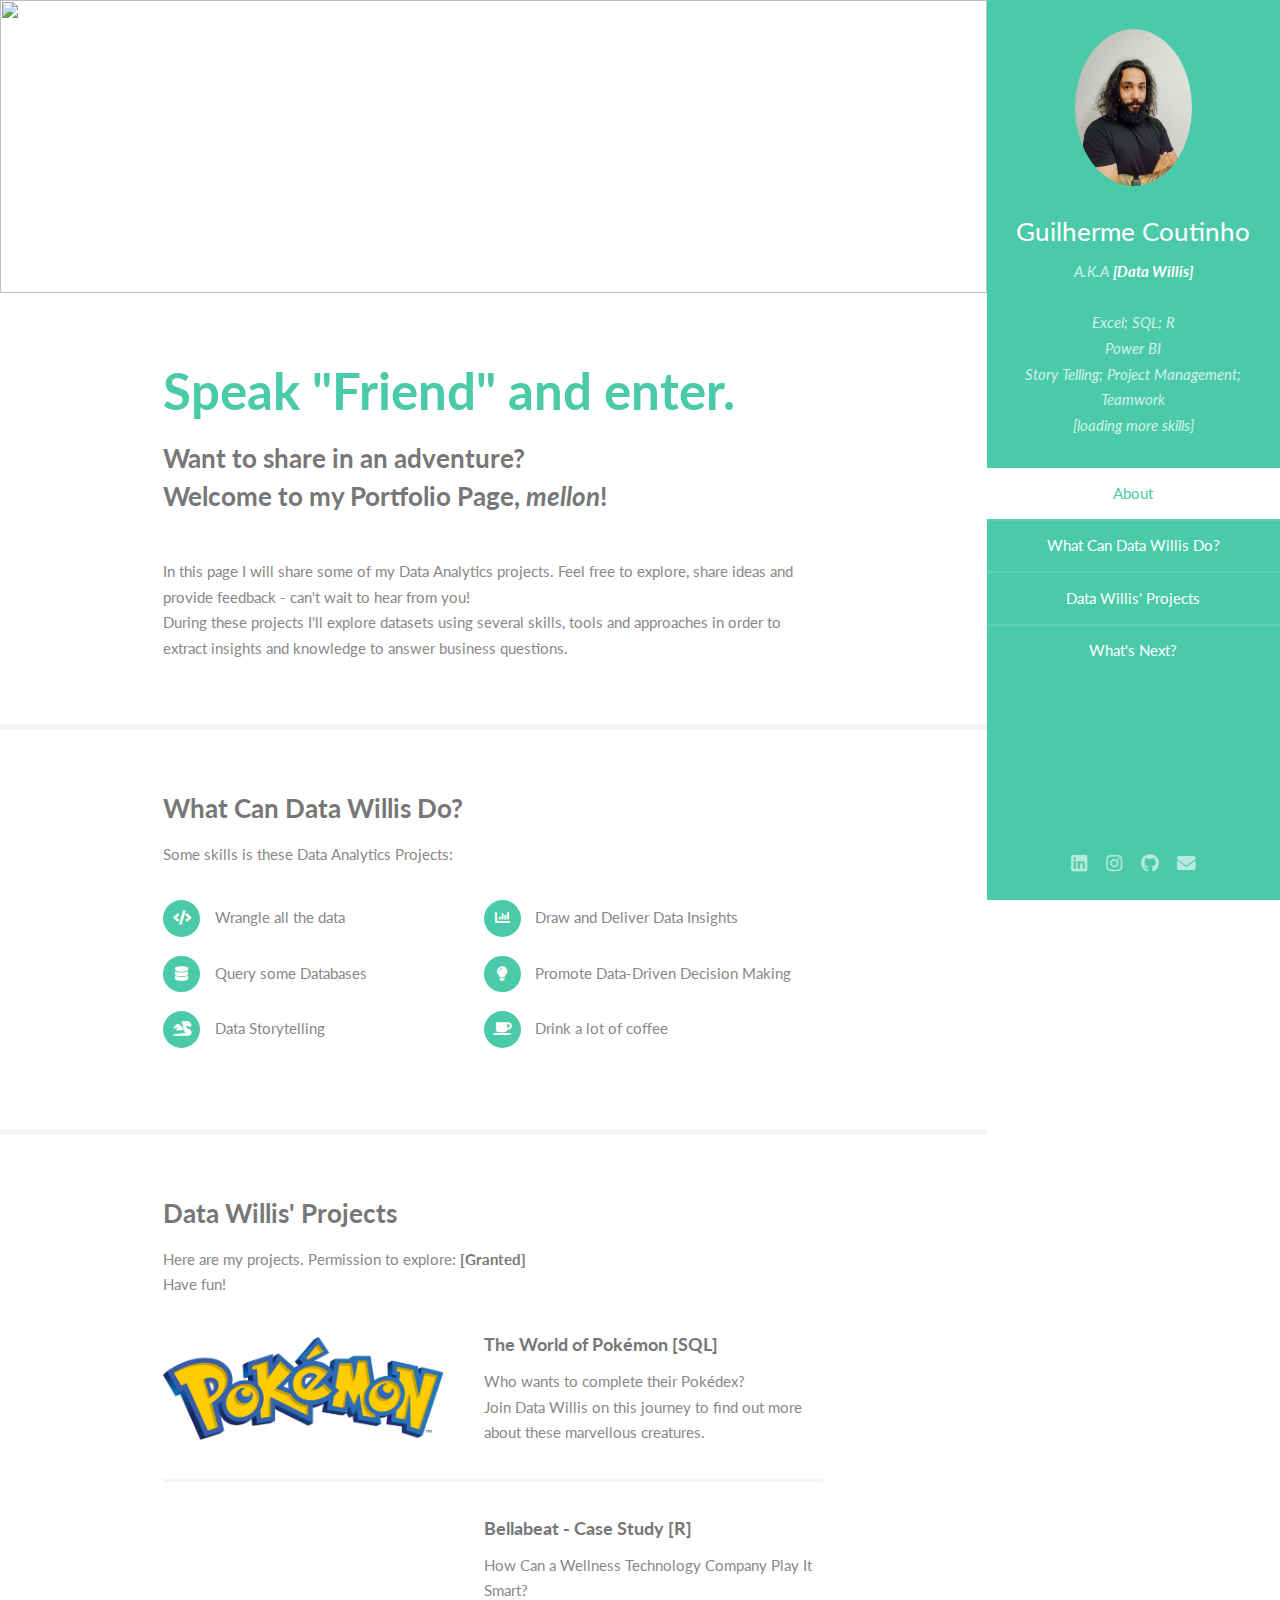
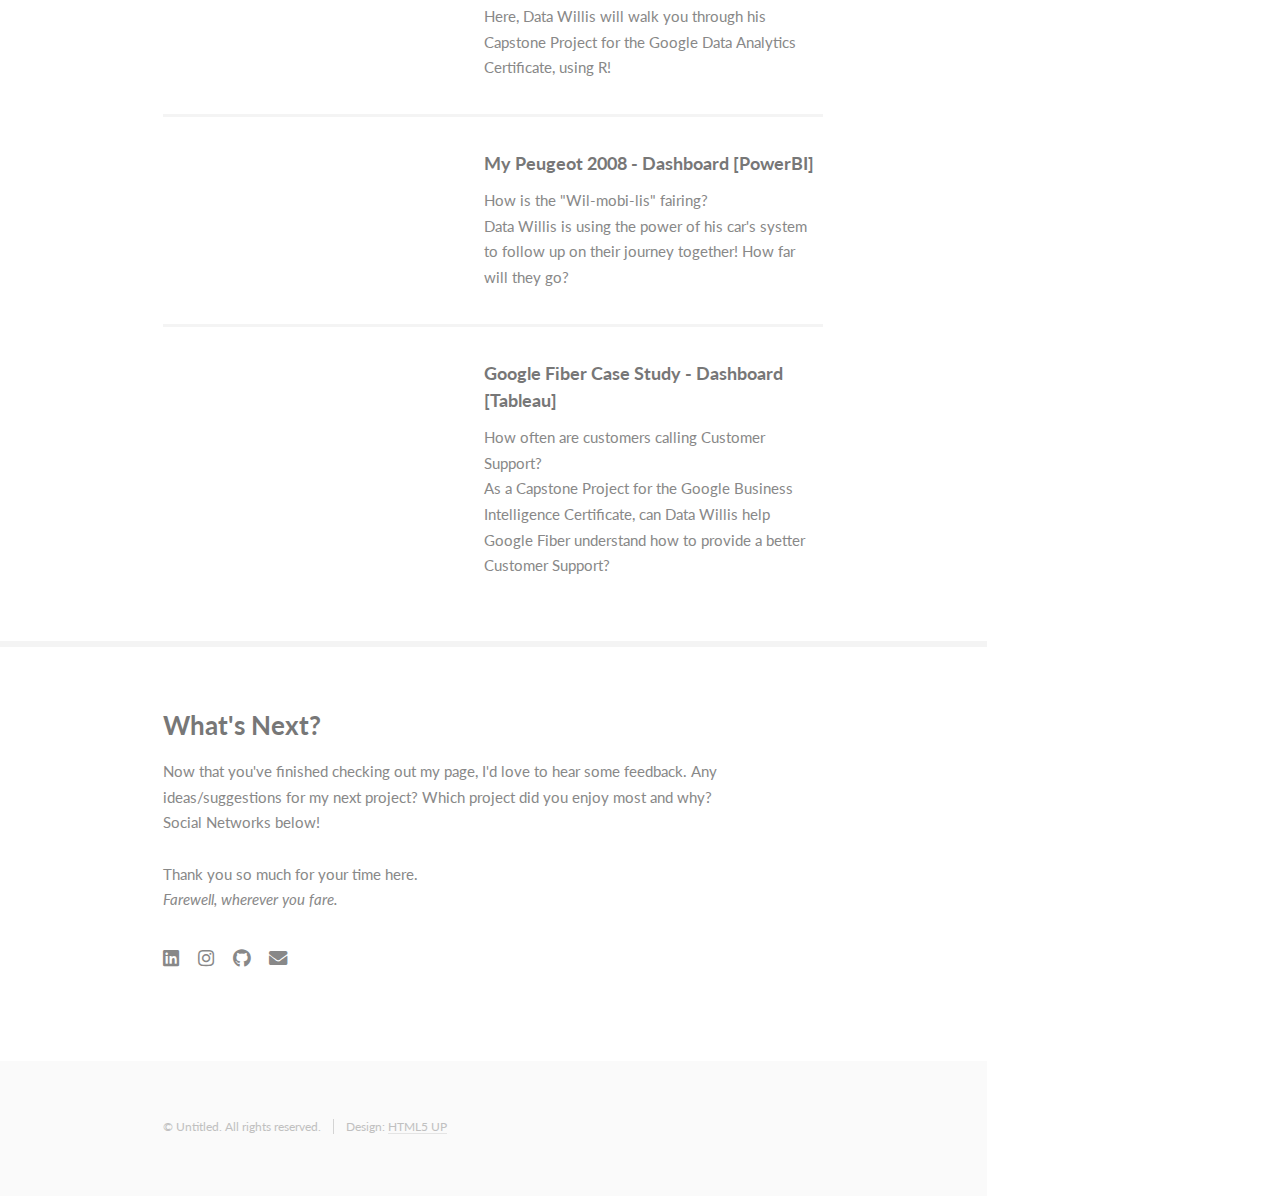
==== index.html @ 53d65ce1 "Update index.html" ====
<!DOCTYPE HTML>
<!--
	Read Only by HTML5 UP
	html5up.net | @ajlkn
	Free for personal and commercial use under the CCA 3.0 license (html5up.net/license)
-->
<html>
	<head>
		<title>Data Willis' Portfolio </title>
		<meta charset="utf-8" />
		<meta name="viewport" content="width=device-width, initial-scale=1, user-scalable=no" />
		<link rel="stylesheet" href="assets/css/main.css" />
	</head>
	<body class="is-preload">

		<!-- Header -->
			<section id="header">
				<header>
					<span class="image avatar"><img src="images/profilepic.jpg" alt="" /></span>
					<h1 id="logo"><a href="#">Guilherme Coutinho</a></h1>
					<p>A.K.A   <strong>[Data Willis]</strong><br><br />
					 Excel; SQL;  R <br/>  
						Power BI <br/>
                                         Story Telling; Project Management; Teamwork<br>
						<small>[loading more skills]</small></p>
				</header>
				<nav id="nav">
					<ul>
						<li><a href="#one" class="active">About</a></li>
						<li><a href="#two">What Can Data Willis Do?</a></li>
						<li><a href="#three">Data Willis' Projects</a></li>
						<li><a href="#four">What's Next?</a></li> 
						<!-- <li><a href="#five">Contact</a></li>-->
					</ul>
				</nav>
				<footer>
					<ul class="icons">
						<li><a href="https://www.linkedin.com/in/gui-coutinho/" class="icon brands fa-linkedin"><span class="label">LinkedIn</span></a></li>
						<li><a href="https://www.instagram.com/niri_is_back/" class="icon brands fa-instagram"><span class="label">Instagram</span></a></li>
						<li><a href="https://github.com/gucou1" class="icon brands fa-github"><span class="label">Github</span></a></li>
						<li><a href="#" class="icon solid fa-envelope"><span class="label">Email</span></a></li>
					</ul>
				</footer>
			</section>

		<!-- Wrapper -->
			<div id="wrapper">

				<!-- Main -->
					<div id="main">

						<!-- One -->
							<section id="one">
								<div class="image main" data-position="center">
									<img src="images/caminho.jpg" alt="" />
								</div>
								<div class="container">
									<header class="major">
										<h2>Speak "Friend" and enter.</h2>
										<p>Want to share in an adventure?<br />
										Welcome to my Portfolio Page, <i>mellon</i>!</p>
									</header>
									<p>In this page I will share some of my Data Analytics projects. Feel free to explore, share ideas and provide feedback - can't wait to hear from you!<br />
									During these projects I'll explore datasets using several skills, tools and approaches in order to extract insights and knowledge to answer business questions.</p>
								</div>
							</section>
				
						<!-- Two -->
							<section id="two">
								<div class="container">
									<h3>What Can Data Willis Do?</h3>
									<p>Some skills is these Data Analytics Projects: </p>
									<ul class="feature-icons">
										<li class="icon solid fa-code">Wrangle all the data</li>
										<li class="icon solid fa-chart-bar">Draw and Deliver Data Insights</li>
										<li class="icon solid fa-database">Query some Databases </li>
										<li class="icon solid fa-lightbulb">Promote Data-Driven Decision Making</li>
                                                                                <li class="icon solid fa-dragon"> Data Storytelling </li>
										<li class="icon solid fa-coffee">Drink a lot of coffee</li>
										
									</ul>
								</div>
							</section>

						<!-- Three -->
							<section id="three">
								<div class="container">
									<h3><a href="sqlprojects/index.html">Data Willis' Projects </h3> </a>
									<p>Here are my projects. Permission to explore: <b> [Granted] </b> <br>
									Have fun!</p>
									<div class="features">
										
										<!-- The World of Pokemon -->
										<article>
											<a href="https://github.com/gucou1/The-World-of-Pokemon-SQL-/tree/main/The%20World%20of%20Pok%C3%A9mon" target="_blank" rel="noopener noreferrer" class="image"><img src="images/pokemon.png" alt="" /></a>
											<div class="inner">
												<h4><a href="https://github.com/gucou1/my_portfolio/tree/main/The%20World%20of%20Pokémon" target="_blank" rel="noopener noreferrer">The World of Pokémon [SQL]</h4></a>
												<p>Who wants to complete their Pokédex? <br>
												Join Data Willis on this journey to find out more about these marvellous creatures.</p>
											</div>
										</article>
										
										<!-- Bellabeat - Case Study -->
										<article>
											<a href="https://gucou1.github.io/Bellabeat-Case-Study/" target="_blank" rel="noopener noreferrer" class="image"><img src="https://github.com/gucou1/Bellabeat-Case-Study/blob/main/bellabeat_logo_2.png?raw=true" alt="" /></a>
											<div class="inner">
												<h4><a href="https://gucou1.github.io/Bellabeat-Case-Study/" target="_blank" rel="noopener noreferrer">Bellabeat - Case Study [R]</h4></a>
												<p>How Can a Wellness Technology Company Play It Smart? <br>
												Here, Data Willis will walk you through his Capstone Project for the Google Data Analytics Certificate, using R!</p>
											</div>
										</article>
										
										<!-- MyPeugeot2008 -->
										<article>
											<a href="https://github.com/gucou1/MyPeugeot2008.git" target="_blank" rel="noopener noreferrer" class="image"><img src="https://github.com/gucou1/MyPeugeot2008/blob/44750a7ce55bece6492fdfccf8fee82402681bd1/Peugeot_background.jpg?raw=true" alt="" /></a>
											<div class="inner">
												<h4><a href="https://github.com/gucou1/MyPeugeot2008.git" target="_blank" rel="noopener noreferrer">My Peugeot 2008 - Dashboard [PowerBI] </h4></a>
												<p>How is the "Wil-mobi-lis" fairing? <br>
												Data Willis is using the power of his car's system to follow up on their journey together! How far will they go?</p>
											</div>
										</article>
										
										<!-- Google Fiber - Case Study -->
										<article>
											<a href="https://github.com/gucou1/Google-Fiber-Case-Study.git" target="_blank" rel="noopener noreferrer" class="image"><img src="https://raw.githubusercontent.com/gucou1/Google-Fiber-Case-Study/main/Files/google-fiber3713.jpg?raw=true" alt="" /></a>
											<div class="inner">
												<h4><a href="https://github.com/gucou1/Google-Fiber-Case-Study.git" target="_blank" rel="noopener noreferrer">Google Fiber Case Study - Dashboard [Tableau] </h4></a>
												<p>How often are customers calling Customer Support? <br>
												As a Capstone Project for the Google Business Intelligence Certificate, can Data Willis help Google Fiber understand how to provide a better Customer Support? </p>
											</div>
										</article>
									</div>
								
							</section> 
							
							
						<!-- Four -->
							<section id="four">
								<div class="container">
									<h3>What's Next?</h3>
									<p>Now that you've finished checking out my page, I'd love to hear some feedback. Any ideas/suggestions for my next project? Which project did you enjoy most and why? <br>
									Social Networks below!<br>
									<br>
									Thank you so much for your time here.<br>
									<em><i>Farewell, wherever you fare.</i></em></p>
									<ul class="icons">
										<li><a href="https://www.linkedin.com/in/gui-coutinho/" class="icon brands fa-linkedin"><span class="label">LinkedIn</span></a></li>
										<li><a href="https://www.instagram.com/niri_is_back/" class="icon brands fa-instagram"><span class="label">Instagram</span></a></li>
										<li><a href="https://github.com/gucou1" class="icon brands fa-github"><span class="label">Github</span></a></li>
										<li><a href="#" class= "icon solid fa-envelope"> <span class="label">Email</span></a></li>
									</ul>
								</div>
							</section> <br>

						<!-- Five -->
						<!--
							<section id="five">
								<div class="container">
									<h3>Elements</h3>

									<section>
										<h4>Text</h4>
										<p>This is <b>bold</b> and this is <strong>strong</strong>. This is <i>italic</i> and this is <em>emphasized</em>.
										This is <sup>superscript</sup> text and this is <sub>subscript</sub> text.
										This is <u>underlined</u> and this is code: <code>for (;;) { ... }</code>. Finally, <a href="#">this is a link</a>.</p>
										<hr />
										<header>
											<h4>Heading with a Subtitle</h4>
											<p>Lorem ipsum dolor sit amet nullam id egestas urna aliquam</p>
										</header>
										<p>Nunc lacinia ante nunc ac lobortis. Interdum adipiscing gravida odio porttitor sem non mi integer non faucibus ornare mi ut ante amet placerat aliquet. Volutpat eu sed ante lacinia sapien lorem accumsan varius montes viverra nibh in adipiscing blandit tempus accumsan.</p>
										<header>
											<h5>Heading with a Subtitle</h5>
											<p>Lorem ipsum dolor sit amet nullam id egestas urna aliquam</p>
										</header>
										<p>Nunc lacinia ante nunc ac lobortis. Interdum adipiscing gravida odio porttitor sem non mi integer non faucibus ornare mi ut ante amet placerat aliquet. Volutpat eu sed ante lacinia sapien lorem accumsan varius montes viverra nibh in adipiscing blandit tempus accumsan.</p>
										<hr />
										<h2>Heading Level 2</h2>
										<h3>Heading Level 3</h3>
										<h4>Heading Level 4</h4>
										<h5>Heading Level 5</h5>
										<h6>Heading Level 6</h6>
										<hr />
										<h5>Blockquote</h5>
										<blockquote>Fringilla nisl. Donec accumsan interdum nisi, quis tincidunt felis sagittis eget tempus euismod. Vestibulum ante ipsum primis in faucibus vestibulum. Blandit adipiscing eu felis iaculis volutpat ac adipiscing accumsan faucibus. Vestibulum ante ipsum primis in faucibus lorem ipsum dolor sit amet nullam adipiscing eu felis.</blockquote>
										<h5>Preformatted</h5>
										<pre><code>i = 0;

while (!deck.isInOrder()) {
    print 'Iteration ' + i;
    deck.shuffle();
    i++;
}

print 'It took ' + i + ' iterations to sort the deck.';</code></pre>
									</section>

									<section>
										<h4>Lists</h4>
										<div class="row">
											<div class="col-6 col-12-xsmall">
												<h5>Unordered</h5>
												<ul>
													<li>Dolor pulvinar etiam magna etiam.</li>
													<li>Sagittis adipiscing lorem eleifend.</li>
													<li>Felis enim feugiat dolore viverra.</li>
												</ul>
												<h5>Alternate</h5>
												<ul class="alt">
													<li>Dolor pulvinar etiam magna etiam.</li>
													<li>Sagittis adipiscing lorem eleifend.</li>
													<li>Felis enim feugiat dolore viverra.</li>
												</ul>
											</div>
											<div class="col-6 col-12-xsmall">
												<h5>Ordered</h5>
												<ol>
													<li>Dolor pulvinar etiam magna etiam.</li>
													<li>Etiam vel felis at lorem sed viverra.</li>
													<li>Felis enim feugiat dolore viverra.</li>
													<li>Dolor pulvinar etiam magna etiam.</li>
													<li>Etiam vel felis at lorem sed viverra.</li>
													<li>Felis enim feugiat dolore viverra.</li>
												</ol>
												<h5>Icons</h5>
												<ul class="icons">
													<li><a href="#" class="icon brands fa-twitter"><span class="label">Twitter</span></a></li>
													<li><a href="#" class="icon brands fa-facebook-f"><span class="label">Facebook</span></a></li>
													<li><a href="#" class="icon brands fa-instagram"><span class="label">Instagram</span></a></li>
													<li><a href="#" class="icon brands fa-github"><span class="label">Github</span></a></li>
													<li><a href="#" class="icon brands fa-dribbble"><span class="label">Dribbble</span></a></li>
													<li><a href="#" class="icon brands fa-tumblr"><span class="label">Tumblr</span></a></li>
												</ul>
											</div>
										</div>
										<h5>Actions</h5>
										<ul class="actions">
											<li><a href="#" class="button primary">Default</a></li>
											<li><a href="#" class="button">Default</a></li>
											<li><a href="#" class="button alt">Default</a></li>
										</ul>
										<ul class="actions small">
											<li><a href="#" class="button primary small">Small</a></li>
											<li><a href="#" class="button small">Small</a></li>
											<li><a href="#" class="button alt small">Small</a></li>
										</ul>
										<div class="row">
											<div class="col-3 col-6-medium col-12-xsmall">
												<ul class="actions stacked">
													<li><a href="#" class="button primary">Default</a></li>
													<li><a href="#" class="button">Default</a></li>
													<li><a href="#" class="button alt">Default</a></li>
												</ul>
											</div>
											<div class="col-3 col-6 col-12-xsmall">
												<ul class="actions stacked">
													<li><a href="#" class="button primary small">Small</a></li>
													<li><a href="#" class="button small">Small</a></li>
													<li><a href="#" class="button alt small">Small</a></li>
												</ul>
											</div>
											<div class="col-3 col-6-medium col-12-xsmall">
												<ul class="actions stacked">
													<li><a href="#" class="button primary fit">Default</a></li>
													<li><a href="#" class="button fit">Default</a></li>
													<li><a href="#" class="button alt fit">Default</a></li>
												</ul>
											</div>
											<div class="col-3 col-6-medium col-12-xsmall">
												<ul class="actions stacked">
													<li><a href="#" class="button primary small fit">Small</a></li>
													<li><a href="#" class="button small fit">Small</a></li>
													<li><a href="#" class="button alt small fit">Small</a></li>
												</ul>
											</div>
										</div>
									</section>

									<section>
										<h4>Table</h4>
										<h5>Default</h5>
										<div class="table-wrapper">
											<table>
												<thead>
													<tr>
														<th>Name</th>
														<th>Description</th>
														<th>Price</th>
													</tr>
												</thead>
												<tbody>
													<tr>
														<td>Item One</td>
														<td>Ante turpis integer aliquet porttitor.</td>
														<td>29.99</td>
													</tr>
													<tr>
														<td>Item Two</td>
														<td>Vis ac commodo adipiscing arcu aliquet.</td>
														<td>19.99</td>
													</tr>
													<tr>
														<td>Item Three</td>
														<td> Morbi faucibus arcu accumsan lorem.</td>
														<td>29.99</td>
													</tr>
													<tr>
														<td>Item Four</td>
														<td>Vitae integer tempus condimentum.</td>
														<td>19.99</td>
													</tr>
													<tr>
														<td>Item Five</td>
														<td>Ante turpis integer aliquet porttitor.</td>
														<td>29.99</td>
													</tr>
												</tbody>
												<tfoot>
													<tr>
														<td colspan="2"></td>
														<td>100.00</td>
													</tr>
												</tfoot>
											</table>
										</div>

										<h5>Alternate</h5>
										<div class="table-wrapper">
											<table class="alt">
												<thead>
													<tr>
														<th>Name</th>
														<th>Description</th>
														<th>Price</th>
													</tr>
												</thead>
												<tbody>
													<tr>
														<td>Item One</td>
														<td>Ante turpis integer aliquet porttitor.</td>
														<td>29.99</td>
													</tr>
													<tr>
														<td>Item Two</td>
														<td>Vis ac commodo adipiscing arcu aliquet.</td>
														<td>19.99</td>
													</tr>
													<tr>
														<td>Item Three</td>
														<td> Morbi faucibus arcu accumsan lorem.</td>
														<td>29.99</td>
													</tr>
													<tr>
														<td>Item Four</td>
														<td>Vitae integer tempus condimentum.</td>
														<td>19.99</td>
													</tr>
													<tr>
														<td>Item Five</td>
														<td>Ante turpis integer aliquet porttitor.</td>
														<td>29.99</td>
													</tr>
												</tbody>
												<tfoot>
													<tr>
														<td colspan="2"></td>
														<td>100.00</td>
													</tr>
												</tfoot>
											</table>
										</div>
									</section>

									<section>
										<h4>Buttons</h4>
										<ul class="actions">
											<li><a href="#" class="button primary">Primary</a></li>
											<li><a href="#" class="button">Default</a></li>
											<li><a href="#" class="button alt">Alternate</a></li>
										</ul>
										<ul class="actions">
											<li><a href="#" class="button primary large">Large</a></li>
											<li><a href="#" class="button">Default</a></li>
											<li><a href="#" class="button alt small">Small</a></li>
										</ul>
										<ul class="actions fit">
											<li><a href="#" class="button primary fit">Fit</a></li>
											<li><a href="#" class="button fit">Fit</a></li>
											<li><a href="#" class="button alt fit">Fit</a></li>
										</ul>
										<ul class="actions fit small">
											<li><a href="#" class="button primary fit small">Fit + Small</a></li>
											<li><a href="#" class="button fit small">Fit + Small</a></li>
											<li><a href="#" class="button alt fit small">Fit + Small</a></li>
										</ul>
										<ul class="actions">
											<li><a href="#" class="button primary icon solid fa-download">Icon</a></li>
											<li><a href="#" class="button icon solid fa-download">Icon</a></li>
											<li><a href="#" class="button alt icon solid fa-check">Icon</a></li>
										</ul>
										<ul class="actions">
											<li><span class="button primary disabled">Primary</span></li>
											<li><span class="button disabled">Default</span></li>
											<li><span class="button alt disabled">Alternate</span></li>
										</ul>
									</section>

									<section>
										<h4>Form</h4>
										<form method="post" action="#">
											<div class="row gtr-uniform">
												<div class="col-6 col-12-xsmall">
													<input type="text" name="demo-name" id="demo-name" value="" placeholder="Name" />
												</div>
												<div class="col-6 col-12-xsmall">
													<input type="email" name="demo-email" id="demo-email" value="" placeholder="Email" />
												</div>
												<div class="col-12">
													<select name="demo-category" id="demo-category">
														<option value="">- Category -</option>
														<option value="1">Manufacturing</option>
														<option value="1">Shipping</option>
														<option value="1">Administration</option>
														<option value="1">Human Resources</option>
													</select>
												</div>
												<div class="col-4 col-12-medium">
													<input type="radio" id="demo-priority-low" name="demo-priority" checked>
													<label for="demo-priority-low">Low Priority</label>
												</div>
												<div class="col-4 col-12-medium">
													<input type="radio" id="demo-priority-normal" name="demo-priority">
													<label for="demo-priority-normal">Normal Priority</label>
												</div>
												<div class="col-4 col-12-medium">
													<input type="radio" id="demo-priority-high" name="demo-priority">
													<label for="demo-priority-high">High Priority</label>
												</div>
												<div class="col-6 col-12-medium">
													<input type="checkbox" id="demo-copy" name="demo-copy">
													<label for="demo-copy">Email me a copy of this message</label>
												</div>
												<div class="col-6 col-12-medium">
													<input type="checkbox" id="demo-human" name="demo-human" checked>
													<label for="demo-human">I am a human and not a robot</label>
												</div>
												<div class="col-12">
													<textarea name="demo-message" id="demo-message" placeholder="Enter your message" rows="6"></textarea>
												</div>
												<div class="col-12">
													<ul class="actions">
														<li><input type="submit" value="Send Message" /></li>
														<li><input type="reset" value="Reset" class="alt" /></li>
													</ul>
												</div>
											</div>
										</form>
									</section>

									<section>
										<h4>Image</h4>
										<h5>Fit</h5>
										<span class="image fit"><img src="images/banner.jpg" alt="" /></span>
										<div class="box alt">
											<div class="row gtr-50 gtr-uniform">
												<div class="col-4"><span class="image fit"><img src="images/pic01.jpg" alt="" /></span></div>
												<div class="col-4"><span class="image fit"><img src="images/pic02.jpg" alt="" /></span></div>
												<div class="col-4"><span class="image fit"><img src="images/pic03.jpg" alt="" /></span></div>
												<div class="col-4"><span class="image fit"><img src="images/pic02.jpg" alt="" /></span></div>
												<div class="col-4"><span class="image fit"><img src="images/pic03.jpg" alt="" /></span></div>
												<div class="col-4"><span class="image fit"><img src="images/pic01.jpg" alt="" /></span></div>
												<div class="col-4"><span class="image fit"><img src="images/pic03.jpg" alt="" /></span></div>
												<div class="col-4"><span class="image fit"><img src="images/pic01.jpg" alt="" /></span></div>
												<div class="col-4"><span class="image fit"><img src="images/pic02.jpg" alt="" /></span></div>
											</div>
										</div>
										<h5>Left &amp; Right</h5>
										<p><span class="image left"><img src="images/avatar.jpg" alt="" /></span>Fringilla nisl. Donec accumsan interdum nisi, quis tincidunt felis sagittis eget. tempus euismod. Vestibulum ante ipsum primis in faucibus vestibulum. Blandit adipiscing eu felis iaculis volutpat ac adipiscing accumsan eu faucibus. Integer ac pellentesque praesent tincidunt felis sagittis eget. tempus euismod. Vestibulum ante ipsum primis in faucibus vestibulum. Blandit adipiscing eu felis iaculis volutpat ac adipiscing accumsan eu faucibus. Integer ac pellentesque praesent. Donec accumsan interdum nisi, quis tincidunt felis sagittis eget. tempus euismod. Vestibulum ante ipsum primis in faucibus vestibulum. Blandit adipiscing eu felis iaculis volutpat ac adipiscing accumsan eu faucibus. Integer ac pellentesque praesent tincidunt felis sagittis eget. tempus euismod. Vestibulum ante ipsum primis in faucibus vestibulum. Blandit adipiscing eu felis iaculis volutpat ac adipiscing accumsan eu faucibus. Integer ac pellentesque praesent.</p>
										<p><span class="image right"><img src="images/avatar.jpg" alt="" /></span>Fringilla nisl. Donec accumsan interdum nisi, quis tincidunt felis sagittis eget. tempus euismod. Vestibulum ante ipsum primis in faucibus vestibulum. Blandit adipiscing eu felis iaculis volutpat ac adipiscing accumsan eu faucibus. Integer ac pellentesque praesent tincidunt felis sagittis eget. tempus euismod. Vestibulum ante ipsum primis in faucibus vestibulum. Blandit adipiscing eu felis iaculis volutpat ac adipiscing accumsan eu faucibus. Integer ac pellentesque praesent. Donec accumsan interdum nisi, quis tincidunt felis sagittis eget. tempus euismod. Vestibulum ante ipsum primis in faucibus vestibulum. Blandit adipiscing eu felis iaculis volutpat ac adipiscing accumsan eu faucibus. Integer ac pellentesque praesent tincidunt felis sagittis eget. tempus euismod. Vestibulum ante ipsum primis in faucibus vestibulum. Blandit adipiscing eu felis iaculis volutpat ac adipiscing accumsan eu faucibus. Integer ac pellentesque praesent.</p>
									</section>

								</div>
							</section>
						-->

					</div>

				<!-- Footer -->
					<section id="footer">
						<div class="container">
							<ul class="copyright">
								<li>&copy; Untitled. All rights reserved.</li><li>Design: <a href="http://html5up.net">HTML5 UP</a></li>
							</ul>
						</div>
					</section>

			</div>

		<!-- Scripts -->
			<script src="assets/js/jquery.min.js"></script>
			<script src="assets/js/jquery.scrollex.min.js"></script>
			<script src="assets/js/jquery.scrolly.min.js"></script>
			<script src="assets/js/browser.min.js"></script>
			<script src="assets/js/breakpoints.min.js"></script>
			<script src="assets/js/util.js"></script>
			<script src="assets/js/main.js"></script>

	</body>
</html>
---- assets/css/main.css ----
@import url("fontawesome.min.css");
@import url("https://fonts.googleapis.com/css?family=Lato:400,400italic,700,700italic|Source+Code+Pro:400");

/*
	Read Only by HTML5 UP
	html5up.net | @ajlkn
	Free for personal and commercial use under the CCA 3.0 license (html5up.net/license)
*/

html, body, div, span, applet, object,
iframe, h1, h2, h3, h4, h5, h6, p, blockquote,
pre, a, abbr, acronym, address, big, cite,
code, del, dfn, em, img, ins, kbd, q, s, samp,
small, strike, strong, sub, sup, tt, var, b,
u, i, center, dl, dt, dd, ol, ul, li, fieldset,
form, label, legend, table, caption, tbody,
tfoot, thead, tr, th, td, article, aside,
canvas, details, embed, figure, figcaption,
footer, header, hgroup, menu, nav, output, ruby,
section, summary, time, mark, audio, video {
	margin: 0;
	padding: 0;
	border: 0;
	font-size: 100%;
	font: inherit;
	vertical-align: baseline;}

article, aside, details, figcaption, figure,
footer, header, hgroup, menu, nav, section {
	display: block;}

body {
	line-height: 1;
}

ol, ul {
	list-style: none;
}

blockquote, q {
	quotes: none;
}

	blockquote:before, blockquote:after, q:before, q:after {
		content: '';
		content: none;
	}

table {
	border-collapse: collapse;
	border-spacing: 0;
}

body {
	-webkit-text-size-adjust: none;
}

mark {
	background-color: transparent;
	color: inherit;
}

input::-moz-focus-inner {
	border: 0;
	padding: 0;
}

input, select, textarea {
	-moz-appearance: none;
	-webkit-appearance: none;
	-ms-appearance: none;
	appearance: none;
}

/* Basic */

	html {
		box-sizing: border-box;
	}

	*, *:before, *:after {
		box-sizing: inherit;
	}

	body {
		background: #fff;
	}

		body.is-preload *, body.is-preload *:before, body.is-preload *:after {
			-moz-animation: none !important;
			-webkit-animation: none !important;
			-ms-animation: none !important;
			animation: none !important;
			-moz-transition: none !important;
			-webkit-transition: none !important;
			-ms-transition: none !important;
			transition: none !important;
		}

	body, input, select, textarea {
		color: #888;
		font-family: "Lato", sans-serif;
		font-size: 16pt;
		font-weight: 400;
		line-height: 1.75em;
	}

	a {
		-moz-transition: color 0.2s ease-in-out, border-color 0.2s ease-in-out;
		-webkit-transition: color 0.2s ease-in-out, border-color 0.2s ease-in-out;
		-ms-transition: color 0.2s ease-in-out, border-color 0.2s ease-in-out;
		transition: color 0.2s ease-in-out, border-color 0.2s ease-in-out;
		border-bottom: solid 1px #e4e4e4;
		color: inherit;
		text-decoration: none;
	}

		a:hover {
			border-bottom-color: transparent;
			color: #4acaa8 !important;
		}

	strong, b {
		color: #777;
		font-weight: 700;
	}

	em, i {
		font-style: italic;
	}

	p {
		margin: 0 0 2.25em 0;
	}

	strong, h1{
		color:#ffffff;
	}

	h2, h3, h4, h5, h6 {
		color: #777;
		font-weight: 700;
		line-height: 1em;
		margin: 0 0 0.5625em 0;
	}

		h1 a, h2 a, h3 a, h4 a, h5 a, h6 a {
			border: 0;
			color: inherit;
			text-decoration: none;
		}

	h2 {
		font-size: 2em;
		line-height: 1.5em;
	}

	h3 {
		font-size: 1.75em;
		line-height: 1.5em;
	}

	h4 {
		font-size: 1.25em;
		line-height: 1.5em;
	}

	h5 {
		font-size: 0.9em;
		line-height: 1.5em;
	}

	h6 {
		font-size: 0.7em;
		line-height: 1.5em;
	}

	sub {
		font-size: 0.8em;
		position: relative;
		top: 0.5em;
	}

	sup {
		font-size: 0.8em;
		position: relative;
		top: -0.5em;
	}

	hr {
		border: 0;
		border-bottom: solid 2px #f4f4f4;
		margin: 2.25em 0;
	}

		hr.major {
			margin: 3.375em 0;
		}

	blockquote {
		border-left: solid 8px #e4e4e4;
		font-style: italic;
		margin: 0 0 2.25em 0;
		padding: 0.5em 0 0.5em 2em;
	}

	code {
		background: #555;
		border-radius: 5px;
		color: #fff;
		font-family: "Source Code Pro", monospace;
		font-size: 0.9em;
		margin: 0 0.25em;
		padding: 0.25em 0.65em;
	}

	pre {
		font-family: "Source Code Pro", monospace;
		font-size: 0.9em;
		margin: 0 0 2.25em 0;
	}

		pre code {
			-webkit-overflow-scrolling: touch;
			display: block;
			line-height: 1.5em;
			overflow-x: auto;
			padding: 1em 1.5em;
		}

	.align-left {
		text-align: left;
	}

	.align-center {
		text-align: center;
	}

	.align-right {
		text-align: right;
	}

/* Row */

	.row {
		display: flex;
		flex-wrap: wrap;
		box-sizing: border-box;
		align-items: stretch;
	}

		.row > * {
			box-sizing: border-box;
		}

		.row.gtr-uniform > * > :last-child {
			margin-bottom: 0;
		}

		.row.aln-left {
			justify-content: flex-start;
		}

		.row.aln-center {
			justify-content: center;
		}

		.row.aln-right {
			justify-content: flex-end;
		}

		.row.aln-top {
			align-items: flex-start;
		}

		.row.aln-middle {
			align-items: center;
		}

		.row.aln-bottom {
			align-items: flex-end;
		}

		.row > .imp {
			order: -1;
		}

		.row > .col-1 {
			width: 8.33333%;
		}

		.row > .off-1 {
			margin-left: 8.33333%;
		}

		.row > .col-2 {
			width: 16.66667%;
		}

		.row > .off-2 {
			margin-left: 16.66667%;
		}

		.row > .col-3 {
			width: 25%;
		}

		.row > .off-3 {
			margin-left: 25%;
		}

		.row > .col-4 {
			width: 33.33333%;
		}

		.row > .off-4 {
			margin-left: 33.33333%;
		}

		.row > .col-5 {
			width: 41.66667%;
		}

		.row > .off-5 {
			margin-left: 41.66667%;
		}

		.row > .col-6 {
			width: 50%;
		}

		.row > .off-6 {
			margin-left: 50%;
		}

		.row > .col-7 {
			width: 58.33333%;
		}

		.row > .off-7 {
			margin-left: 58.33333%;
		}

		.row > .col-8 {
			width: 66.66667%;
		}

		.row > .off-8 {
			margin-left: 66.66667%;
		}

		.row > .col-9 {
			width: 75%;
		}

		.row > .off-9 {
			margin-left: 75%;
		}

		.row > .col-10 {
			width: 83.33333%;
		}

		.row > .off-10 {
			margin-left: 83.33333%;
		}

		.row > .col-11 {
			width: 91.66667%;
		}

		.row > .off-11 {
			margin-left: 91.66667%;
		}

		.row > .col-12 {
			width: 100%;
		}

		.row > .off-12 {
			margin-left: 100%;
		}

		.row.gtr-0 {
			margin-top: 0;
			margin-left: 0em;
		}

			.row.gtr-0 > * {
				padding: 0 0 0 0em;
			}

			.row.gtr-0.gtr-uniform {
				margin-top: 0em;
			}

				.row.gtr-0.gtr-uniform > * {
					padding-top: 0em;
				}

		.row.gtr-25 {
			margin-top: 0;
			margin-left: -0.5em;
		}

			.row.gtr-25 > * {
				padding: 0 0 0 0.5em;
			}

			.row.gtr-25.gtr-uniform {
				margin-top: -0.5em;
			}

				.row.gtr-25.gtr-uniform > * {
					padding-top: 0.5em;
				}

		.row.gtr-50 {
			margin-top: 0;
			margin-left: -1em;
		}

			.row.gtr-50 > * {
				padding: 0 0 0 1em;
			}

			.row.gtr-50.gtr-uniform {
				margin-top: -1em;
			}

				.row.gtr-50.gtr-uniform > * {
					padding-top: 1em;
				}

		.row {
			margin-top: 0;
			margin-left: -2em;
		}

			.row > * {
				padding: 0 0 0 2em;
			}

			.row.gtr-uniform {
				margin-top: -2em;
			}

				.row.gtr-uniform > * {
					padding-top: 2em;
				}

		.row.gtr-150 {
			margin-top: 0;
			margin-left: -3em;
		}

			.row.gtr-150 > * {
				padding: 0 0 0 3em;
			}

			.row.gtr-150.gtr-uniform {
				margin-top: -3em;
			}

				.row.gtr-150.gtr-uniform > * {
					padding-top: 3em;
				}

		.row.gtr-200 {
			margin-top: 0;
			margin-left: -4em;
		}

			.row.gtr-200 > * {
				padding: 0 0 0 4em;
			}

			.row.gtr-200.gtr-uniform {
				margin-top: -4em;
			}

				.row.gtr-200.gtr-uniform > * {
					padding-top: 4em;
				}

		@media screen and (max-width: 1680px) {

			.row {
				display: flex;
				flex-wrap: wrap;
				box-sizing: border-box;
				align-items: stretch;
			}

				.row > * {
					box-sizing: border-box;
				}

				.row.gtr-uniform > * > :last-child {
					margin-bottom: 0;
				}

				.row.aln-left {
					justify-content: flex-start;
				}

				.row.aln-center {
					justify-content: center;
				}

				.row.aln-right {
					justify-content: flex-end;
				}

				.row.aln-top {
					align-items: flex-start;
				}

				.row.aln-middle {
					align-items: center;
				}

				.row.aln-bottom {
					align-items: flex-end;
				}

				.row > .imp-xlarge {
					order: -1;
				}

				.row > .col-1-xlarge {
					width: 8.33333%;
				}

				.row > .off-1-xlarge {
					margin-left: 8.33333%;
				}

				.row > .col-2-xlarge {
					width: 16.66667%;
				}

				.row > .off-2-xlarge {
					margin-left: 16.66667%;
				}

				.row > .col-3-xlarge {
					width: 25%;
				}

				.row > .off-3-xlarge {
					margin-left: 25%;
				}

				.row > .col-4-xlarge {
					width: 33.33333%;
				}

				.row > .off-4-xlarge {
					margin-left: 33.33333%;
				}

				.row > .col-5-xlarge {
					width: 41.66667%;
				}

				.row > .off-5-xlarge {
					margin-left: 41.66667%;
				}

				.row > .col-6-xlarge {
					width: 50%;
				}

				.row > .off-6-xlarge {
					margin-left: 50%;
				}

				.row > .col-7-xlarge {
					width: 58.33333%;
				}

				.row > .off-7-xlarge {
					margin-left: 58.33333%;
				}

				.row > .col-8-xlarge {
					width: 66.66667%;
				}

				.row > .off-8-xlarge {
					margin-left: 66.66667%;
				}

				.row > .col-9-xlarge {
					width: 75%;
				}

				.row > .off-9-xlarge {
					margin-left: 75%;
				}

				.row > .col-10-xlarge {
					width: 83.33333%;
				}

				.row > .off-10-xlarge {
					margin-left: 83.33333%;
				}

				.row > .col-11-xlarge {
					width: 91.66667%;
				}

				.row > .off-11-xlarge {
					margin-left: 91.66667%;
				}

				.row > .col-12-xlarge {
					width: 100%;
				}

				.row > .off-12-xlarge {
					margin-left: 100%;
				}

				.row.gtr-0 {
					margin-top: 0;
					margin-left: 0em;
				}

					.row.gtr-0 > * {
						padding: 0 0 0 0em;
					}

					.row.gtr-0.gtr-uniform {
						margin-top: 0em;
					}

						.row.gtr-0.gtr-uniform > * {
							padding-top: 0em;
						}

				.row.gtr-25 {
					margin-top: 0;
					margin-left: -0.5em;
				}

					.row.gtr-25 > * {
						padding: 0 0 0 0.5em;
					}

					.row.gtr-25.gtr-uniform {
						margin-top: -0.5em;
					}

						.row.gtr-25.gtr-uniform > * {
							padding-top: 0.5em;
						}

				.row.gtr-50 {
					margin-top: 0;
					margin-left: -1em;
				}

					.row.gtr-50 > * {
						padding: 0 0 0 1em;
					}

					.row.gtr-50.gtr-uniform {
						margin-top: -1em;
					}

						.row.gtr-50.gtr-uniform > * {
							padding-top: 1em;
						}

				.row {
					margin-top: 0;
					margin-left: -2em;
				}

					.row > * {
						padding: 0 0 0 2em;
					}

					.row.gtr-uniform {
						margin-top: -2em;
					}

						.row.gtr-uniform > * {
							padding-top: 2em;
						}

				.row.gtr-150 {
					margin-top: 0;
					margin-left: -3em;
				}

					.row.gtr-150 > * {
						padding: 0 0 0 3em;
					}

					.row.gtr-150.gtr-uniform {
						margin-top: -3em;
					}

						.row.gtr-150.gtr-uniform > * {
							padding-top: 3em;
						}

				.row.gtr-200 {
					margin-top: 0;
					margin-left: -4em;
				}

					.row.gtr-200 > * {
						padding: 0 0 0 4em;
					}

					.row.gtr-200.gtr-uniform {
						margin-top: -4em;
					}

						.row.gtr-200.gtr-uniform > * {
							padding-top: 4em;
						}

		}

		@media screen and (max-width: 1280px) {

			.row {
				display: flex;
				flex-wrap: wrap;
				box-sizing: border-box;
				align-items: stretch;
			}

				.row > * {
					box-sizing: border-box;
				}

				.row.gtr-uniform > * > :last-child {
					margin-bottom: 0;
				}

				.row.aln-left {
					justify-content: flex-start;
				}

				.row.aln-center {
					justify-content: center;
				}

				.row.aln-right {
					justify-content: flex-end;
				}

				.row.aln-top {
					align-items: flex-start;
				}

				.row.aln-middle {
					align-items: center;
				}

				.row.aln-bottom {
					align-items: flex-end;
				}

				.row > .imp-large {
					order: -1;
				}

				.row > .col-1-large {
					width: 8.33333%;
				}

				.row > .off-1-large {
					margin-left: 8.33333%;
				}

				.row > .col-2-large {
					width: 16.66667%;
				}

				.row > .off-2-large {
					margin-left: 16.66667%;
				}

				.row > .col-3-large {
					width: 25%;
				}

				.row > .off-3-large {
					margin-left: 25%;
				}

				.row > .col-4-large {
					width: 33.33333%;
				}

				.row > .off-4-large {
					margin-left: 33.33333%;
				}

				.row > .col-5-large {
					width: 41.66667%;
				}

				.row > .off-5-large {
					margin-left: 41.66667%;
				}

				.row > .col-6-large {
					width: 50%;
				}

				.row > .off-6-large {
					margin-left: 50%;
				}

				.row > .col-7-large {
					width: 58.33333%;
				}

				.row > .off-7-large {
					margin-left: 58.33333%;
				}

				.row > .col-8-large {
					width: 66.66667%;
				}

				.row > .off-8-large {
					margin-left: 66.66667%;
				}

				.row > .col-9-large {
					width: 75%;
				}

				.row > .off-9-large {
					margin-left: 75%;
				}

				.row > .col-10-large {
					width: 83.33333%;
				}

				.row > .off-10-large {
					margin-left: 83.33333%;
				}

				.row > .col-11-large {
					width: 91.66667%;
				}

				.row > .off-11-large {
					margin-left: 91.66667%;
				}

				.row > .col-12-large {
					width: 100%;
				}

				.row > .off-12-large {
					margin-left: 100%;
				}

				.row.gtr-0 {
					margin-top: 0;
					margin-left: 0em;
				}

					.row.gtr-0 > * {
						padding: 0 0 0 0em;
					}

					.row.gtr-0.gtr-uniform {
						margin-top: 0em;
					}

						.row.gtr-0.gtr-uniform > * {
							padding-top: 0em;
						}

				.row.gtr-25 {
					margin-top: 0;
					margin-left: -0.375em;
				}

					.row.gtr-25 > * {
						padding: 0 0 0 0.375em;
					}

					.row.gtr-25.gtr-uniform {
						margin-top: -0.375em;
					}

						.row.gtr-25.gtr-uniform > * {
							padding-top: 0.375em;
						}

				.row.gtr-50 {
					margin-top: 0;
					margin-left: -0.75em;
				}

					.row.gtr-50 > * {
						padding: 0 0 0 0.75em;
					}

					.row.gtr-50.gtr-uniform {
						margin-top: -0.75em;
					}

						.row.gtr-50.gtr-uniform > * {
							padding-top: 0.75em;
						}

				.row {
					margin-top: 0;
					margin-left: -1.5em;
				}

					.row > * {
						padding: 0 0 0 1.5em;
					}

					.row.gtr-uniform {
						margin-top: -1.5em;
					}

						.row.gtr-uniform > * {
							padding-top: 1.5em;
						}

				.row.gtr-150 {
					margin-top: 0;
					margin-left: -2.25em;
				}

					.row.gtr-150 > * {
						padding: 0 0 0 2.25em;
					}

					.row.gtr-150.gtr-uniform {
						margin-top: -2.25em;
					}

						.row.gtr-150.gtr-uniform > * {
							padding-top: 2.25em;
						}

				.row.gtr-200 {
					margin-top: 0;
					margin-left: -3em;
				}

					.row.gtr-200 > * {
						padding: 0 0 0 3em;
					}

					.row.gtr-200.gtr-uniform {
						margin-top: -3em;
					}

						.row.gtr-200.gtr-uniform > * {
							padding-top: 3em;
						}

		}

		@media screen and (max-width: 1024px) {

			.row {
				display: flex;
				flex-wrap: wrap;
				box-sizing: border-box;
				align-items: stretch;
			}

				.row > * {
					box-sizing: border-box;
				}

				.row.gtr-uniform > * > :last-child {
					margin-bottom: 0;
				}

				.row.aln-left {
					justify-content: flex-start;
				}

				.row.aln-center {
					justify-content: center;
				}

				.row.aln-right {
					justify-content: flex-end;
				}

				.row.aln-top {
					align-items: flex-start;
				}

				.row.aln-middle {
					align-items: center;
				}

				.row.aln-bottom {
					align-items: flex-end;
				}

				.row > .imp-medium {
					order: -1;
				}

				.row > .col-1-medium {
					width: 8.33333%;
				}

				.row > .off-1-medium {
					margin-left: 8.33333%;
				}

				.row > .col-2-medium {
					width: 16.66667%;
				}

				.row > .off-2-medium {
					margin-left: 16.66667%;
				}

				.row > .col-3-medium {
					width: 25%;
				}

				.row > .off-3-medium {
					margin-left: 25%;
				}

				.row > .col-4-medium {
					width: 33.33333%;
				}

				.row > .off-4-medium {
					margin-left: 33.33333%;
				}

				.row > .col-5-medium {
					width: 41.66667%;
				}

				.row > .off-5-medium {
					margin-left: 41.66667%;
				}

				.row > .col-6-medium {
					width: 50%;
				}

				.row > .off-6-medium {
					margin-left: 50%;
				}

				.row > .col-7-medium {
					width: 58.33333%;
				}

				.row > .off-7-medium {
					margin-left: 58.33333%;
				}

				.row > .col-8-medium {
					width: 66.66667%;
				}

				.row > .off-8-medium {
					margin-left: 66.66667%;
				}

				.row > .col-9-medium {
					width: 75%;
				}

				.row > .off-9-medium {
					margin-left: 75%;
				}

				.row > .col-10-medium {
					width: 83.33333%;
				}

				.row > .off-10-medium {
					margin-left: 83.33333%;
				}

				.row > .col-11-medium {
					width: 91.66667%;
				}

				.row > .off-11-medium {
					margin-left: 91.66667%;
				}

				.row > .col-12-medium {
					width: 100%;
				}

				.row > .off-12-medium {
					margin-left: 100%;
				}

				.row.gtr-0 {
					margin-top: 0;
					margin-left: 0em;
				}

					.row.gtr-0 > * {
						padding: 0 0 0 0em;
					}

					.row.gtr-0.gtr-uniform {
						margin-top: 0em;
					}

						.row.gtr-0.gtr-uniform > * {
							padding-top: 0em;
						}

				.row.gtr-25 {
					margin-top: 0;
					margin-left: -0.375em;
				}

					.row.gtr-25 > * {
						padding: 0 0 0 0.375em;
					}

					.row.gtr-25.gtr-uniform {
						margin-top: -0.375em;
					}

						.row.gtr-25.gtr-uniform > * {
							padding-top: 0.375em;
						}

				.row.gtr-50 {
					margin-top: 0;
					margin-left: -0.75em;
				}

					.row.gtr-50 > * {
						padding: 0 0 0 0.75em;
					}

					.row.gtr-50.gtr-uniform {
						margin-top: -0.75em;
					}

						.row.gtr-50.gtr-uniform > * {
							padding-top: 0.75em;
						}

				.row {
					margin-top: 0;
					margin-left: -1.5em;
				}

					.row > * {
						padding: 0 0 0 1.5em;
					}

					.row.gtr-uniform {
						margin-top: -1.5em;
					}

						.row.gtr-uniform > * {
							padding-top: 1.5em;
						}

				.row.gtr-150 {
					margin-top: 0;
					margin-left: -2.25em;
				}

					.row.gtr-150 > * {
						padding: 0 0 0 2.25em;
					}

					.row.gtr-150.gtr-uniform {
						margin-top: -2.25em;
					}

						.row.gtr-150.gtr-uniform > * {
							padding-top: 2.25em;
						}

				.row.gtr-200 {
					margin-top: 0;
					margin-left: -3em;
				}

					.row.gtr-200 > * {
						padding: 0 0 0 3em;
					}

					.row.gtr-200.gtr-uniform {
						margin-top: -3em;
					}

						.row.gtr-200.gtr-uniform > * {
							padding-top: 3em;
						}

		}

		@media screen and (max-width: 736px) {

			.row {
				display: flex;
				flex-wrap: wrap;
				box-sizing: border-box;
				align-items: stretch;
			}

				.row > * {
					box-sizing: border-box;
				}

				.row.gtr-uniform > * > :last-child {
					margin-bottom: 0;
				}

				.row.aln-left {
					justify-content: flex-start;
				}

				.row.aln-center {
					justify-content: center;
				}

				.row.aln-right {
					justify-content: flex-end;
				}

				.row.aln-top {
					align-items: flex-start;
				}

				.row.aln-middle {
					align-items: center;
				}

				.row.aln-bottom {
					align-items: flex-end;
				}

				.row > .imp-small {
					order: -1;
				}

				.row > .col-1-small {
					width: 8.33333%;
				}

				.row > .off-1-small {
					margin-left: 8.33333%;
				}

				.row > .col-2-small {
					width: 16.66667%;
				}

				.row > .off-2-small {
					margin-left: 16.66667%;
				}

				.row > .col-3-small {
					width: 25%;
				}

				.row > .off-3-small {
					margin-left: 25%;
				}

				.row > .col-4-small {
					width: 33.33333%;
				}

				.row > .off-4-small {
					margin-left: 33.33333%;
				}

				.row > .col-5-small {
					width: 41.66667%;
				}

				.row > .off-5-small {
					margin-left: 41.66667%;
				}

				.row > .col-6-small {
					width: 50%;
				}

				.row > .off-6-small {
					margin-left: 50%;
				}

				.row > .col-7-small {
					width: 58.33333%;
				}

				.row > .off-7-small {
					margin-left: 58.33333%;
				}

				.row > .col-8-small {
					width: 66.66667%;
				}

				.row > .off-8-small {
					margin-left: 66.66667%;
				}

				.row > .col-9-small {
					width: 75%;
				}

				.row > .off-9-small {
					margin-left: 75%;
				}

				.row > .col-10-small {
					width: 83.33333%;
				}

				.row > .off-10-small {
					margin-left: 83.33333%;
				}

				.row > .col-11-small {
					width: 91.66667%;
				}

				.row > .off-11-small {
					margin-left: 91.66667%;
				}

				.row > .col-12-small {
					width: 100%;
				}

				.row > .off-12-small {
					margin-left: 100%;
				}

				.row.gtr-0 {
					margin-top: 0;
					margin-left: 0em;
				}

					.row.gtr-0 > * {
						padding: 0 0 0 0em;
					}

					.row.gtr-0.gtr-uniform {
						margin-top: 0em;
					}

						.row.gtr-0.gtr-uniform > * {
							padding-top: 0em;
						}

				.row.gtr-25 {
					margin-top: 0;
					margin-left: -0.3125em;
				}

					.row.gtr-25 > * {
						padding: 0 0 0 0.3125em;
					}

					.row.gtr-25.gtr-uniform {
						margin-top: -0.3125em;
					}

						.row.gtr-25.gtr-uniform > * {
							padding-top: 0.3125em;
						}

				.row.gtr-50 {
					margin-top: 0;
					margin-left: -0.625em;
				}

					.row.gtr-50 > * {
						padding: 0 0 0 0.625em;
					}

					.row.gtr-50.gtr-uniform {
						margin-top: -0.625em;
					}

						.row.gtr-50.gtr-uniform > * {
							padding-top: 0.625em;
						}

				.row {
					margin-top: 0;
					margin-left: -1.25em;
				}

					.row > * {
						padding: 0 0 0 1.25em;
					}

					.row.gtr-uniform {
						margin-top: -1.25em;
					}

						.row.gtr-uniform > * {
							padding-top: 1.25em;
						}

				.row.gtr-150 {
					margin-top: 0;
					margin-left: -1.875em;
				}

					.row.gtr-150 > * {
						padding: 0 0 0 1.875em;
					}

					.row.gtr-150.gtr-uniform {
						margin-top: -1.875em;
					}

						.row.gtr-150.gtr-uniform > * {
							padding-top: 1.875em;
						}

				.row.gtr-200 {
					margin-top: 0;
					margin-left: -2.5em;
				}

					.row.gtr-200 > * {
						padding: 0 0 0 2.5em;
					}

					.row.gtr-200.gtr-uniform {
						margin-top: -2.5em;
					}

						.row.gtr-200.gtr-uniform > * {
							padding-top: 2.5em;
						}

		}

		@media screen and (max-width: 480px) {

			.row {
				display: flex;
				flex-wrap: wrap;
				box-sizing: border-box;
				align-items: stretch;
			}

				.row > * {
					box-sizing: border-box;
				}

				.row.gtr-uniform > * > :last-child {
					margin-bottom: 0;
				}

				.row.aln-left {
					justify-content: flex-start;
				}

				.row.aln-center {
					justify-content: center;
				}

				.row.aln-right {
					justify-content: flex-end;
				}

				.row.aln-top {
					align-items: flex-start;
				}

				.row.aln-middle {
					align-items: center;
				}

				.row.aln-bottom {
					align-items: flex-end;
				}

				.row > .imp-xsmall {
					order: -1;
				}

				.row > .col-1-xsmall {
					width: 8.33333%;
				}

				.row > .off-1-xsmall {
					margin-left: 8.33333%;
				}

				.row > .col-2-xsmall {
					width: 16.66667%;
				}

				.row > .off-2-xsmall {
					margin-left: 16.66667%;
				}

				.row > .col-3-xsmall {
					width: 25%;
				}

				.row > .off-3-xsmall {
					margin-left: 25%;
				}

				.row > .col-4-xsmall {
					width: 33.33333%;
				}

				.row > .off-4-xsmall {
					margin-left: 33.33333%;
				}

				.row > .col-5-xsmall {
					width: 41.66667%;
				}

				.row > .off-5-xsmall {
					margin-left: 41.66667%;
				}

				.row > .col-6-xsmall {
					width: 50%;
				}

				.row > .off-6-xsmall {
					margin-left: 50%;
				}

				.row > .col-7-xsmall {
					width: 58.33333%;
				}

				.row > .off-7-xsmall {
					margin-left: 58.33333%;
				}

				.row > .col-8-xsmall {
					width: 66.66667%;
				}

				.row > .off-8-xsmall {
					margin-left: 66.66667%;
				}

				.row > .col-9-xsmall {
					width: 75%;
				}

				.row > .off-9-xsmall {
					margin-left: 75%;
				}

				.row > .col-10-xsmall {
					width: 83.33333%;
				}

				.row > .off-10-xsmall {
					margin-left: 83.33333%;
				}

				.row > .col-11-xsmall {
					width: 91.66667%;
				}

				.row > .off-11-xsmall {
					margin-left: 91.66667%;
				}

				.row > .col-12-xsmall {
					width: 100%;
				}

				.row > .off-12-xsmall {
					margin-left: 100%;
				}

				.row.gtr-0 {
					margin-top: 0;
					margin-left: 0em;
				}

					.row.gtr-0 > * {
						padding: 0 0 0 0em;
					}

					.row.gtr-0.gtr-uniform {
						margin-top: 0em;
					}

						.row.gtr-0.gtr-uniform > * {
							padding-top: 0em;
						}

				.row.gtr-25 {
					margin-top: 0;
					margin-left: -0.3125em;
				}

					.row.gtr-25 > * {
						padding: 0 0 0 0.3125em;
					}

					.row.gtr-25.gtr-uniform {
						margin-top: -0.3125em;
					}

						.row.gtr-25.gtr-uniform > * {
							padding-top: 0.3125em;
						}

				.row.gtr-50 {
					margin-top: 0;
					margin-left: -0.625em;
				}

					.row.gtr-50 > * {
						padding: 0 0 0 0.625em;
					}

					.row.gtr-50.gtr-uniform {
						margin-top: -0.625em;
					}

						.row.gtr-50.gtr-uniform > * {
							padding-top: 0.625em;
						}

				.row {
					margin-top: 0;
					margin-left: -1.25em;
				}

					.row > * {
						padding: 0 0 0 1.25em;
					}

					.row.gtr-uniform {
						margin-top: -1.25em;
					}

						.row.gtr-uniform > * {
							padding-top: 1.25em;
						}

				.row.gtr-150 {
					margin-top: 0;
					margin-left: -1.875em;
				}

					.row.gtr-150 > * {
						padding: 0 0 0 1.875em;
					}

					.row.gtr-150.gtr-uniform {
						margin-top: -1.875em;
					}

						.row.gtr-150.gtr-uniform > * {
							padding-top: 1.875em;
						}

				.row.gtr-200 {
					margin-top: 0;
					margin-left: -2.5em;
				}

					.row.gtr-200 > * {
						padding: 0 0 0 2.5em;
					}

					.row.gtr-200.gtr-uniform {
						margin-top: -2.5em;
					}

						.row.gtr-200.gtr-uniform > * {
							padding-top: 2.5em;
						}

		}

/* Container */

	.container {
		margin: 0 auto;
		max-width: calc(100% - 4.5em);
		width: 45em;
	}

		.container.xsmall {
			width: 11.25em;
		}

		.container.small {
			width: 22.5em;
		}

		.container.medium {
			width: 33.75em;
		}

		.container.large {
			width: 56.25em;
		}

		.container.xlarge {
			width: 67.5em;
		}

		.container.max {
			width: 100%;
		}

		@media screen and (max-width: 1024px) {

			.container {
				width: 100% !important;
			}

		}

		@media screen and (max-width: 480px) {

			.container {
				max-width: calc(100% - 3.375em);
			}

		}

/* Section/Article */

	section.special, article.special {
		text-align: center;
	}

	header p {
		color: #aaa;
		position: relative;
		margin: 0 0 1.6875em 0;
	}

	header h2 + p {
		font-size: 1.25em;
		margin-top: -0.5em;
		line-height: 1.5em;
	}

	header h3 + p {
		font-size: 1.1em;
		margin-top: -0.35em;
		line-height: 1.5em;
	}

	header h4 + p,
	header h5 + p,
	header h6 + p {
		font-size: 0.9em;
		margin-top: -0.25em;
		line-height: 1.5em;
	}

	header.major h2 {
		color: #4acaa8;
		font-size: 3.5em;
	}

		header.major h2 + p {
			color: #777;
			font-size: 1.75em;
			font-weight: 700;
			margin-top: -0.75em;
		}

/* Form */

	form {
		margin: 0 0 2.25em 0;
	}

	label {
		color: #777;
		display: block;
		font-size: 0.9em;
		font-weight: 700;
		margin: 0 0 1.125em 0;
	}

	input::-moz-focus-inner {
		border: 0;
		padding: 0;
	}

	input[type="text"],
	input[type="password"],
	input[type="email"],
	select,
	textarea {
		-moz-appearance: none;
		-webkit-appearance: none;
		-ms-appearance: none;
		appearance: none;
		border-radius: 5px;
		border: none;
		border: solid 2px #e4e4e4;
		color: inherit;
		display: block;
		outline: 0;
		padding: 0 1em;
		text-decoration: none;
		width: 100%;
	}

		input[type="text"]:invalid,
		input[type="password"]:invalid,
		input[type="email"]:invalid,
		select:invalid,
		textarea:invalid {
			box-shadow: none;
		}

		input[type="text"]:focus,
		input[type="password"]:focus,
		input[type="email"]:focus,
		select:focus,
		textarea:focus {
			border-color: #4acaa8;
		}

	select {
		background-image: url("data:image/svg+xml;charset=utf8,%3Csvg xmlns='http://www.w3.org/2000/svg' width='40' height='40' preserveAspectRatio='none' viewBox='0 0 40 40'%3E%3Cpath d='M9.4,12.3l10.4,10.4l10.4-10.4c0.2-0.2,0.5-0.4,0.9-0.4c0.3,0,0.6,0.1,0.9,0.4l3.3,3.3c0.2,0.2,0.4,0.5,0.4,0.9 c0,0.4-0.1,0.6-0.4,0.9L20.7,31.9c-0.2,0.2-0.5,0.4-0.9,0.4c-0.3,0-0.6-0.1-0.9-0.4L4.3,17.3c-0.2-0.2-0.4-0.5-0.4-0.9 c0-0.4,0.1-0.6,0.4-0.9l3.3-3.3c0.2-0.2,0.5-0.4,0.9-0.4S9.1,12.1,9.4,12.3z' fill='%23e4e4e4' /%3E%3C/svg%3E");
		background-size: 1.25em;
		background-repeat: no-repeat;
		background-position: calc(100% - 1em) center;
		height: 2.75em;
		padding-right: 2.75em;
		text-overflow: ellipsis;
	}

		select option {
			color: #777;
			background: #fff;
		}

		select:focus::-ms-value {
			background-color: transparent;
		}

		select::-ms-expand {
			display: none;
		}

	input[type="text"],
	input[type="password"],
	input[type="email"],
	select {
		height: 2.75em;
	}

	textarea {
		padding: 0.75em 1em;
	}

	input[type="checkbox"],
	input[type="radio"] {
		-moz-appearance: none;
		-webkit-appearance: none;
		-ms-appearance: none;
		appearance: none;
		display: block;
		float: left;
		margin-right: -2em;
		opacity: 0;
		width: 1em;
		z-index: -1;
	}

		input[type="checkbox"] + label,
		input[type="radio"] + label {
			text-decoration: none;
			color: #888;
			cursor: pointer;
			display: inline-block;
			font-size: 1em;
			font-weight: 400;
			padding-left: 2.4em;
			padding-right: 0.75em;
			position: relative;
		}

			input[type="checkbox"] + label:before,
			input[type="radio"] + label:before {
				-moz-osx-font-smoothing: grayscale;
				-webkit-font-smoothing: antialiased;
				display: inline-block;
				font-style: normal;
				font-variant: normal;
				text-rendering: auto;
				line-height: 1;
				text-transform: none !important;
				font-family: 'Font Awesome 5 Free';
				font-weight: 900;
			}

			input[type="checkbox"] + label:before,
			input[type="radio"] + label:before {
				background: #fafafa;
				border-radius: 5px;
				border: solid 2px #e4e4e4;
				content: '';
				display: inline-block;
				font-size: 0.8em;
				height: 2.0625em;
				left: 0;
				line-height: 2.0625em;
				position: absolute;
				text-align: center;
				top: 0;
				width: 2.0625em;
			}

		input[type="checkbox"]:checked + label:before,
		input[type="radio"]:checked + label:before {
			background: #989898;
			border-color: #989898;
			color: #ffffff;
			content: '\f00c';
		}

		input[type="checkbox"]:focus + label:before,
		input[type="radio"]:focus + label:before {
			border-color: #4acaa8;
		}

	input[type="checkbox"] + label:before {
		border-radius: 5px;
	}

	input[type="radio"] + label:before {
		border-radius: 100%;
	}

	::-webkit-input-placeholder {
		color: #aaa !important;
		font-style: italic;
		opacity: 1.0;
	}

	:-moz-placeholder {
		color: #aaa !important;
		font-style: italic;
		opacity: 1.0;
	}

	::-moz-placeholder {
		color: #aaa !important;
		font-style: italic;
		opacity: 1.0;
	}

	:-ms-input-placeholder {
		color: #aaa !important;
		font-style: italic;
		opacity: 1.0;
	}

/* Box */

	.box {
		border-radius: 5px;
		border: solid 2px #e4e4e4;
		margin-bottom: 2.25em;
		padding: 1.5em;
	}

		.box > :last-child,
		.box > :last-child > :last-child,
		.box > :last-child > :last-child > :last-child {
			margin-bottom: 0;
		}

		.box.alt {
			border: 0;
			border-radius: 0;
			padding: 0;
		}

/* Icon */

	.icon {
		text-decoration: none;
		border-bottom: none;
		position: relative;
	}

		.icon:before {
			-moz-osx-font-smoothing: grayscale;
			-webkit-font-smoothing: antialiased;
			display: inline-block;
			font-style: normal;
			font-variant: normal;
			text-rendering: auto;
			line-height: 1;
			text-transform: none !important;
			font-family: 'Font Awesome 5 Free';
			font-weight: 400;
		}

		.icon > .label {
			display: none;
		}

		.icon:before {
			line-height: inherit;
		}

		.icon.solid:before {
			font-weight: 900;
		}

		.icon.brands:before {
			font-family: 'Font Awesome 5 Brands';
		}

/* Image */

	.image {
		border-radius: 5px;
		border: 0;
		display: inline-block;
		position: relative;
	}

		.image[data-position] img {
			-moz-object-fit: cover;
			-webkit-object-fit: cover;
			-ms-object-fit: cover;
			object-fit: cover;
			display: block;
			position: absolute;
			top: 0;
			left: 0;
			width: 100%;
			height: 100%;
		}

		.image[data-position="top left"] img {
			-moz-object-position: top left;
			-webkit-object-position: top left;
			-ms-object-position: top left;
			object-position: top left;
		}

		.image[data-position="top"] img {
			-moz-object-position: top;
			-webkit-object-position: top;
			-ms-object-position: top;
			object-position: top;
		}

		.image[data-position="top right"] img {
			-moz-object-position: top right;
			-webkit-object-position: top right;
			-ms-object-position: top right;
			object-position: top right;
		}

		.image[data-position="right"] img {
			-moz-object-position: right;
			-webkit-object-position: right;
			-ms-object-position: right;
			object-position: right;
		}

		.image[data-position="bottom right"] img {
			-moz-object-position: bottom right;
			-webkit-object-position: bottom right;
			-ms-object-position: bottom right;
			object-position: bottom right;
		}

		.image[data-position="bottom"] img {
			-moz-object-position: bottom;
			-webkit-object-position: bottom;
			-ms-object-position: bottom;
			object-position: bottom;
		}

		.image[data-position="bottom left"] img {
			-moz-object-position: bottom left;
			-webkit-object-position: bottom left;
			-ms-object-position: bottom left;
			object-position: bottom left;
		}

		.image[data-position="left"] img {
			-moz-object-position: left;
			-webkit-object-position: left;
			-ms-object-position: left;
			object-position: left;
		}

		.image[data-position="center"] img {
			-moz-object-position: center;
			-webkit-object-position: center;
			-ms-object-position: center;
			object-position: center;
		}

		.image[data-position="25% 25%"] img {
			-moz-object-position: 25% 25%;
			-webkit-object-position: 25% 25%;
			-ms-object-position: 25% 25%;
			object-position: 25% 25%;
		}

		.image[data-position="75% 25%"] img {
			-moz-object-position: 75% 25%;
			-webkit-object-position: 75% 25%;
			-ms-object-position: 75% 25%;
			object-position: 75% 25%;
		}

		.image[data-position="75% 75%"] img {
			-moz-object-position: 75% 75%;
			-webkit-object-position: 75% 75%;
			-ms-object-position: 75% 75%;
			object-position: 75% 75%;
		}

		.image[data-position="25% 75%"] img {
			-moz-object-position: 25% 75%;
			-webkit-object-position: 25% 75%;
			-ms-object-position: 25% 75%;
			object-position: 25% 75%;
		}

		.image img {
			border-radius: 5px;
			display: block;
		}

		.image.left {
			float: left;
			margin: 0 2.5em 2em 0;
			top: 0.25em;
		}

		.image.right {
			float: right;
			margin: 0 0 2em 2.5em;
			top: 0.25em;
		}

		.image.fit {
			display: block;
			margin: 0 0 2.25em 0;
			width: 100%;
		}

			.image.fit img {
				display: block;
				width: 100%;
			}

		.image.avatar {
			border-radius: 100%;
			overflow: hidden;
		}

			.image.avatar img {
				border-radius: 100%;
				display: block;
				width: 100%;
			}

		.image.main {
			display: block;
			height: 20em;
			border-radius: 0;
		}

			.image.main img {
				border-radius: 0;
			}

/* List */

	ol {
		list-style: decimal;
		margin: 0 0 2.25em 0;
		padding-left: 1.25em;
	}

		ol li {
			padding-left: 0.25em;
		}

	ul {
		list-style: disc;
		margin: 0 0 2.25em 0;
		padding-left: 1em;
	}

		ul li {
			padding-left: 0.5em;
		}

		ul.alt {
			list-style: none;
			padding-left: 0;
		}

			ul.alt li {
				border-top: solid 2px #f4f4f4;
				padding: 0.5em 0;
			}

				ul.alt li:first-child {
					border-top: 0;
					padding-top: 0;
				}

	dl {
		margin: 0 0 2.25em 0;
	}

/* Actions */

	ul.actions {
		display: -moz-flex;
		display: -webkit-flex;
		display: -ms-flex;
		display: flex;
		cursor: default;
		list-style: none;
		margin-left: -1.125em;
		padding-left: 0;
	}

		ul.actions li {
			padding: 0 0 0 1.125em;
			vertical-align: middle;
		}

		ul.actions.special {
			-moz-justify-content: center;
			-webkit-justify-content: center;
			-ms-justify-content: center;
			justify-content: center;
			width: 100%;
			margin-left: 0;
		}

			ul.actions.special li:first-child {
				padding-left: 0;
			}

		ul.actions.stacked {
			-moz-flex-direction: column;
			-webkit-flex-direction: column;
			-ms-flex-direction: column;
			flex-direction: column;
			margin-left: 0;
		}

			ul.actions.stacked li {
				padding: 1.125em 0 0 0;
			}

				ul.actions.stacked li:first-child {
					padding-top: 0;
				}

		ul.actions.fit {
			width: calc(100% + 1.125em);
		}

			ul.actions.fit li {
				-moz-flex-grow: 1;
				-webkit-flex-grow: 1;
				-ms-flex-grow: 1;
				flex-grow: 1;
				-moz-flex-shrink: 1;
				-webkit-flex-shrink: 1;
				-ms-flex-shrink: 1;
				flex-shrink: 1;
				width: 100%;
			}

				ul.actions.fit li > * {
					width: 100%;
				}

			ul.actions.fit.stacked {
				width: 100%;
			}

		@media screen and (max-width: 480px) {

			ul.actions:not(.fixed) {
				-moz-flex-direction: column;
				-webkit-flex-direction: column;
				-ms-flex-direction: column;
				flex-direction: column;
				margin-left: 0;
				width: 100% !important;
			}

				ul.actions:not(.fixed) li {
					-moz-flex-grow: 1;
					-webkit-flex-grow: 1;
					-ms-flex-grow: 1;
					flex-grow: 1;
					-moz-flex-shrink: 1;
					-webkit-flex-shrink: 1;
					-ms-flex-shrink: 1;
					flex-shrink: 1;
					padding: 1.125em 0 0 0;
					text-align: center;
					width: 100%;
				}

					ul.actions:not(.fixed) li > * {
						width: 100%;
					}

					ul.actions:not(.fixed) li:first-child {
						padding-top: 0;
					}

					ul.actions:not(.fixed) li input[type="submit"],
					ul.actions:not(.fixed) li input[type="reset"],
					ul.actions:not(.fixed) li input[type="button"],
					ul.actions:not(.fixed) li button,
					ul.actions:not(.fixed) li .button {
						width: 100%;
					}

						ul.actions:not(.fixed) li input[type="submit"].icon:before,
						ul.actions:not(.fixed) li input[type="reset"].icon:before,
						ul.actions:not(.fixed) li input[type="button"].icon:before,
						ul.actions:not(.fixed) li button.icon:before,
						ul.actions:not(.fixed) li .button.icon:before {
							margin-left: -0.5rem;
						}

		}

/* Feature Icons */

	ul.feature-icons {
		list-style: none;
		padding-left: 0;
	}

		ul.feature-icons li {
			text-decoration: none;
			display: inline-block;
			margin: 0 0 1.6875em 0;
			padding: 0.35em 0 0 3.5em;
			position: relative;
			vertical-align: top;
			width: 48%;
		}

			ul.feature-icons li:before {
				-moz-osx-font-smoothing: grayscale;
				-webkit-font-smoothing: antialiased;
				display: inline-block;
				font-style: normal;
				font-variant: normal;
				text-rendering: auto;
				line-height: 1;
				text-transform: none !important;
				font-family: 'Font Awesome 5 Free';
				font-weight: 400;
			}

			ul.feature-icons li:before {
				background: #4acaa8;
				border-radius: 100%;
				color: #ffffff;
				display: block;
				height: 2.5em;
				left: 0;
				line-height: 2.5em;
				position: absolute;
				text-align: center;
				top: 0;
				width: 2.5em;
			}

/* Icons */

	ul.icons {
		cursor: default;
		list-style: none;
		padding-left: 0;
	}

		ul.icons li {
			display: inline-block;
			padding: 0 1em 0 0;
		}

			ul.icons li:last-child {
				padding-right: 0 !important;
			}

			ul.icons li .icon:before {
				font-size: 1.25em;
			}

/* Table */

	.table-wrapper {
		-webkit-overflow-scrolling: touch;
		overflow-x: auto;
	}

	table {
		margin: 0 0 2.25em 0;
		width: 100%;
	}

		table tbody tr {
			border: solid 2px #f4f4f4;
			border-left: 0;
			border-right: 0;
		}

			table tbody tr:nth-child(2n + 1) {
				background-color: #fafafa;
			}

		table td {
			padding: 0.75em 0.75em;
		}

		table th {
			color: #777;
			font-size: 0.9em;
			font-weight: 700;
			padding: 0 0.75em 0.75em 0.75em;
			text-align: left;
		}

		table thead {
			border-bottom: solid 4px #e4e4e4;
		}

		table tfoot {
			border-top: solid 4px #e4e4e4;
		}

		table.alt {
			border-collapse: separate;
		}

			table.alt tbody tr td {
				border: solid 2px #e4e4e4;
				border-left-width: 0;
				border-top-width: 0;
			}

				table.alt tbody tr td:first-child {
					border-left-width: 2px;
				}

			table.alt tbody tr:first-child td {
				border-top-width: 2px;
			}

			table.alt thead {
				border-bottom: 0;
			}

			table.alt tfoot {
				border-top: 0;
			}

/* Button */

	input[type="submit"],
	input[type="reset"],
	input[type="button"],
	.button {
		-moz-appearance: none;
		-webkit-appearance: none;
		-ms-appearance: none;
		appearance: none;
		-moz-transition: background-color 0.2s ease-in-out, color 0.2s ease-in-out;
		-webkit-transition: background-color 0.2s ease-in-out, color 0.2s ease-in-out;
		-ms-transition: background-color 0.2s ease-in-out, color 0.2s ease-in-out;
		transition: background-color 0.2s ease-in-out, color 0.2s ease-in-out;
		background-color: #989898;
		border-radius: 5px;
		border: 0;
		color: #ffffff !important;
		cursor: pointer;
		display: inline-block;
		font-weight: 700;
		height: 2.75em;
		line-height: 2.75em;
		padding: 0 1.5em;
		text-align: center;
		text-decoration: none;
		white-space: nowrap;
	}

		input[type="submit"]:hover,
		input[type="reset"]:hover,
		input[type="button"]:hover,
		.button:hover {
			background-color: #a5a5a5;
			color: #ffffff !important;
		}

		input[type="submit"]:active,
		input[type="reset"]:active,
		input[type="button"]:active,
		.button:active {
			background-color: #8b8b8b;
		}

		input[type="submit"].icon,
		input[type="reset"].icon,
		input[type="button"].icon,
		.button.icon {
			padding-left: 1.35em;
		}

			input[type="submit"].icon:before,
			input[type="reset"].icon:before,
			input[type="button"].icon:before,
			.button.icon:before {
				margin-right: 0.5em;
			}

		input[type="submit"].fit,
		input[type="reset"].fit,
		input[type="button"].fit,
		.button.fit {
			width: 100%;
		}

		input[type="submit"].small,
		input[type="reset"].small,
		input[type="button"].small,
		.button.small {
			font-size: 0.8em;
		}

		input[type="submit"].large,
		input[type="reset"].large,
		input[type="button"].large,
		.button.large {
			font-size: 1.35em;
		}

		input[type="submit"].alt,
		input[type="reset"].alt,
		input[type="button"].alt,
		.button.alt {
			background-color: transparent;
			box-shadow: inset 0 0 0 2px #e4e4e4;
			color: #777 !important;
		}

			input[type="submit"].alt:hover,
			input[type="reset"].alt:hover,
			input[type="button"].alt:hover,
			.button.alt:hover {
				background-color: #f4f4f4;
				color: #777 !important;
			}

			input[type="submit"].alt:active,
			input[type="reset"].alt:active,
			input[type="button"].alt:active,
			.button.alt:active {
				background-color: #eaeaea;
			}

			input[type="submit"].alt.icon:before,
			input[type="reset"].alt.icon:before,
			input[type="button"].alt.icon:before,
			.button.alt.icon:before {
				color: #aaa;
			}

		input[type="submit"].primary,
		input[type="reset"].primary,
		input[type="button"].primary,
		.button.primary {
			background-color: #4acaa8;
			color: #ffffff !important;
		}

			input[type="submit"].primary:hover,
			input[type="reset"].primary:hover,
			input[type="button"].primary:hover,
			.button.primary:hover {
				background-color: #5ed0b1;
			}

			input[type="submit"].primary:active,
			input[type="reset"].primary:active,
			input[type="button"].primary:active,
			.button.primary:active {
				background-color: #39c29d;
			}

		input[type="submit"].disabled, input[type="submit"]:disabled,
		input[type="reset"].disabled,
		input[type="reset"]:disabled,
		input[type="button"].disabled,
		input[type="button"]:disabled,
		.button.disabled,
		.button:disabled {
			background-color: #888 !important;
			box-shadow: inset 0 -0.15em 0 0 rgba(0, 0, 0, 0.15);
			color: #fff !important;
			cursor: default;
			opacity: 0.25;
		}

/* Features */

	.features article {
		border-top: solid 3px #f4f4f4;
		margin-bottom: 2.25em;
		padding-top: 2.25em;
	}

		.features article:first-child {
			border-top: 0;
			padding-top: 0;
		}

		.features article .image {
			display: inline-block;
			padding-right: 2.5em;
			vertical-align: middle;
			width: 48%;
		}

			.features article .image img {
				display: block;
				width: 100%;
			}

		.features article .inner {
			display: inline-block;
			vertical-align: middle;
			width: 50%;
		}

			.features article .inner > :last-child {
				margin-bottom: 0;
			}

/* Header */

	#header {
		display: -moz-flex;
		display: -webkit-flex;
		display: -ms-flex;
		display: flex;
		-moz-flex-direction: column;
		-webkit-flex-direction: column;
		-ms-flex-direction: column;
		flex-direction: column;
		-moz-justify-content: space-between;
		-webkit-justify-content: space-between;
		-ms-justify-content: space-between;
		justify-content: space-between;
		background: #4acaa8;
		color: #d2f2e9;
		height: 100%;
		overflow-y: auto;
		position: fixed;
		text-align: center;
		top: 0;
		width: 23em;
		right: 0;
	}

		#header h1, #header h2, #header h3, #header h4, #header h5, #header h6 {
			color: #ffffff;
		}

			#header h1 a, #header h2 a, #header h3 a, #header h4 a, #header h5 a, #header h6 a {
				color: #ffffff;
			}

		#header header p {
			color: #b7eadc;
		}

		#header a {
			color: #d2f2e9;
		}

			#header a:hover {
				color: #ffffff !important;
			}

		#header > header {
			-moz-flex-shrink: 0;
			-webkit-flex-shrink: 0;
			-ms-flex-shrink: 0;
			flex-shrink: 0;
			padding: 3em;
		}

			#header > header .avatar {
				display: block;
				margin: 0 auto 2.25em auto;
				width: 8em;
			}

			#header > header h1 {
				font-size: 1.75em;
				margin: 0;
			}

			#header > header p {
				color: #d2f2e9;
				font-style: italic;
				margin: 1em 0 0 0;
			}

		#header > footer {
			-moz-flex-shrink: 0;
			-webkit-flex-shrink: 0;
			-ms-flex-shrink: 0;
			flex-shrink: 0;
			bottom: 0;
			left: 0;
			padding: 2em;
			width: 100%;
		}

			#header > footer .icons {
				margin: 0;
			}

				#header > footer .icons li a {
					color: #b7eadc;
				}

		#header > nav {
			-moz-flex-grow: 1;
			-webkit-flex-grow: 1;
			-ms-flex-grow: 1;
			flex-grow: 1;
		}

			#header > nav ul {
				list-style: none;
				margin: 0;
				padding: 0;
			}

				#header > nav ul li {
					border-top: solid 2px #5ccfb1;
					display: block;
					padding: 0;
				}

					#header > nav ul li a {
						-moz-transition: none;
						-webkit-transition: none;
						-ms-transition: none;
						transition: none;
						border: 0;
						color: #ffffff !important;
						display: block;
						padding: 0.85em 0;
						text-decoration: none;
					}

						#header > nav ul li a.active {
							background: #fff;
							color: #4acaa8 !important;
						}

					#header > nav ul li:first-child {
						border-top: 0;
					}

/* Wrapper */

	#wrapper {
		background: #fff;
		padding-right: 23em;
	}

/* Main */

	#main > section {
		border-top: solid 6px #f4f4f4;
	}

		#main > section > .container {
			padding: 6em 0 4em 0;
		}

		#main > section:first-child {
			border-top: 0;
		}

/* Footer */

	#footer {
		background: #fafafa;
		border-top: 0;
		color: #c0c0c0;
		overflow: hidden;
		padding: 4em 0 2em 0;
	}

		#footer .copyright {
			line-height: 1em;
			list-style: none;
			padding: 0;
		}

			#footer .copyright li {
				border-left: solid 1px #d4d4d4;
				display: inline-block;
				font-size: 0.8em;
				margin-left: 1em;
				padding-left: 1em;
			}

				#footer .copyright li:first-child {
					border-left: 0;
					margin-left: 0;
					padding-left: 0;
				}

				#footer .copyright li a {
					color: inherit;
				}

/* XLarge */

	@media screen and (max-width: 1680px) {

		/* Basic */

			body, input, select, textarea {
				font-size: 13pt;
			}

		/* Header */

			#header {
				width: 21em;
			}

				#header > header {
					padding: 2em;
				}

				#header > footer {
					padding: 1.5em;
				}

		/* Wrapper */

			#wrapper {
				padding-right: 21em;
			}

		/* Main */

			#main > section > .container {
				padding: 4em 0 2em 0;
			}

	}

/* Large */

	@media screen and (max-width: 1280px) {

		/* Basic */

			body, input, select, textarea {
				font-size: 11pt;
			}

		/* Header */

			#header {
				width: 20em;
			}

		/* Wrapper */

			#wrapper {
				padding-right: 20em;
			}

	}

/* Medium */

	#titleBar {
		display: none;
	}

	@media screen and (max-width: 1024px) {

		/* Basic */

			html, body {
				overflow-x: hidden;
			}

			body, input, select, textarea {
				font-size: 12pt;
			}

		/* Image */

			.image.left, .image.right {
				max-width: 40%;
			}

				.image.left img, .image.right img {
					width: 100%;
				}

			.image.main {
				height: 20em;
			}

		/* Header */

			#header {
				-moz-backface-visibility: hidden;
				-webkit-backface-visibility: hidden;
				-ms-backface-visibility: hidden;
				backface-visibility: hidden;
				-moz-transition: -moz-transform 0.5s ease;
				-webkit-transition: -webkit-transform 0.5s ease;
				-ms-transition: -ms-transform 0.5s ease;
				transition: transform 0.5s ease;
				display: block;
				height: 100%;
				overflow-y: auto;
				position: fixed;
				top: 0;
				width: 23em;
				z-index: 10002;
				-moz-transform: translateX(23em);
				-webkit-transform: translateX(23em);
				-ms-transform: translateX(23em);
				transform: translateX(23em);
				right: 0;
			}

				#header > footer {
					bottom: auto;
					left: auto;
					margin: 0.5em 0 0 0;
					position: relative;
					right: auto;
					top: auto;
				}

		/* Wrapper */

			#wrapper {
				-moz-backface-visibility: hidden;
				-webkit-backface-visibility: hidden;
				-ms-backface-visibility: hidden;
				backface-visibility: hidden;
				-moz-transition: -moz-transform 0.5s ease;
				-webkit-transition: -webkit-transform 0.5s ease;
				-ms-transition: -ms-transform 0.5s ease;
				transition: transform 0.5s ease;
				padding: 44px 0 1px 0;
			}

		/* Header Panel */

			#titleBar {
				-moz-backface-visibility: hidden;
				-webkit-backface-visibility: hidden;
				-ms-backface-visibility: hidden;
				backface-visibility: hidden;
				-moz-transition: -moz-transform 0.5s ease;
				-webkit-transition: -webkit-transform 0.5s ease;
				-ms-transition: -ms-transform 0.5s ease;
				transition: transform 0.5s ease;
				display: block;
				height: 44px;
				left: 0;
				position: fixed;
				top: 0;
				width: 100%;
				z-index: 10001;
				background: #222;
				color: #fff;
				min-width: 320px;
			}

				#titleBar .title {
					color: #fff;
					display: block;
					font-weight: 700;
					height: 44px;
					line-height: 44px;
					padding: 0 1em;
					width: 100%;
					text-align: left;
				}

					#titleBar .title a {
						border: 0;
						text-decoration: none;
					}

				#titleBar .toggle {
					text-decoration: none;
					height: 4em;
					position: absolute;
					top: 0;
					width: 6em;
					border: 0;
					outline: 0;
					right: 0;
				}

					#titleBar .toggle:before {
						-moz-osx-font-smoothing: grayscale;
						-webkit-font-smoothing: antialiased;
						display: inline-block;
						font-style: normal;
						font-variant: normal;
						text-rendering: auto;
						line-height: 1;
						text-transform: none !important;
						font-family: 'Font Awesome 5 Free';
						font-weight: 900;
					}

					#titleBar .toggle:before {
						background: #4acaa8;
						color: #ffffff;
						content: '\f0c9';
						display: block;
						font-size: 18px;
						height: 44px;
						line-height: 44px;
						position: absolute;
						text-align: center;
						top: 0;
						width: 64px;
						right: 0;
					}

			body.header-visible #wrapper, body.header-visible #titleBar {
				-moz-transform: translateX(-23em);
				-webkit-transform: translateX(-23em);
				-ms-transform: translateX(-23em);
				transform: translateX(-23em);
			}

			body.header-visible #header {
				-moz-transform: translateX(0);
				-webkit-transform: translateX(0);
				-ms-transform: translateX(0);
				transform: translateX(0);
			}

	}

/* Small */

	@media screen and (max-width: 736px) {

		/* Basic */

			body, input, select, textarea {
				font-size: 12pt;
			}

			h1 br, h2 br, h3 br, h4 br, h5 br, h6 br {
				display: none;
			}

			h2 {
				font-size: 1.75em;
			}

			h3 {
				font-size: 1.5em;
			}

			h4 {
				font-size: 1em;
			}

		/* Image */

			.image.left {
				margin: 0 1.5em 1em 0;
			}

			.image.right {
				margin: 0 0 1em 1.5em;
			}

			.image.main {
				height: 12em;
			}

		/* Section/Article */

			header br {
				display: none;
			}

			header.major h2 {
				font-size: 2.5em;
			}

				header.major h2 + p {
					font-size: 1.5em;
				}

		/* Features */

			.features article .image {
				display: block;
				margin: 0 0 2.25em 0;
				padding-right: 0;
				width: 100%;
			}

			.features article .inner {
				display: block;
				width: 100%;
			}

		/* Header */

			#header {
				width: 17em;
				-moz-transform: translateX(17em);
				-webkit-transform: translateX(17em);
				-ms-transform: translateX(17em);
				transform: translateX(17em);
				right: 0;
			}

				#header > header {
					padding: 2em;
				}

					#header > header .avatar {
						margin: 0 auto 1.6875em auto;
						width: 6em;
					}

					#header > header h1 {
						font-size: 1.5em;
					}

					#header > header p {
						margin: 1em 0 0 0;
					}

				#header > footer {
					padding: 1.5em;
				}

		/* Main */

			#main > section > .container {
				padding: 2em 0 0 0;
			}

		/* Footer */

			#footer {
				text-align: center;
			}

				#footer .copyright li {
					border-left: 0;
					display: block;
					line-height: 1.75em;
					margin: 0.75em 0 0 0;
					padding-left: 0;
				}

					#footer .copyright li:first-child {
						margin-top: 0;
					}

		/* Header Panel */

			#titleBar .toggle {
				height: 4em;
				width: 6em;
			}

				#titleBar .toggle:before {
					font-size: 14px;
					width: 44px;
				}

			body.header-visible #wrapper, body.header-visible #titleBar {
				-moz-transform: translateX(-17em);
				-webkit-transform: translateX(-17em);
				-ms-transform: translateX(-17em);
				transform: translateX(-17em);
			}

	}

/* XSmall */

	@media screen and (max-width: 480px) {

		/* Basic */

			html, body {
				min-width: 320px;
			}

			body, input, select, textarea {
				font-size: 12pt;
			}

		/* List */

			ul.actions {
				margin: 0 0 2.25em 0;
			}

				ul.actions li {
					display: block;
					padding: 1.125em 0 0 0;
					text-align: center;
					width: 100%;
				}

					ul.actions li:first-child {
						padding-top: 0;
					}

					ul.actions li > * {
						width: 100%;
						margin: 0 !important;
					}

						ul.actions li > *.icon:before {
							margin-left: -2em;
						}

				ul.actions.small li {
					padding: 0.5625em 0 0 0;
				}

					ul.actions.small li:first-child {
						padding-top: 0;
					}

			ul.feature-icons li {
				display: block;
				width: 100%;
			}

		/* Button */

			input[type="submit"],
			input[type="reset"],
			input[type="button"],
			.button {
				padding: 0;
			}

	}
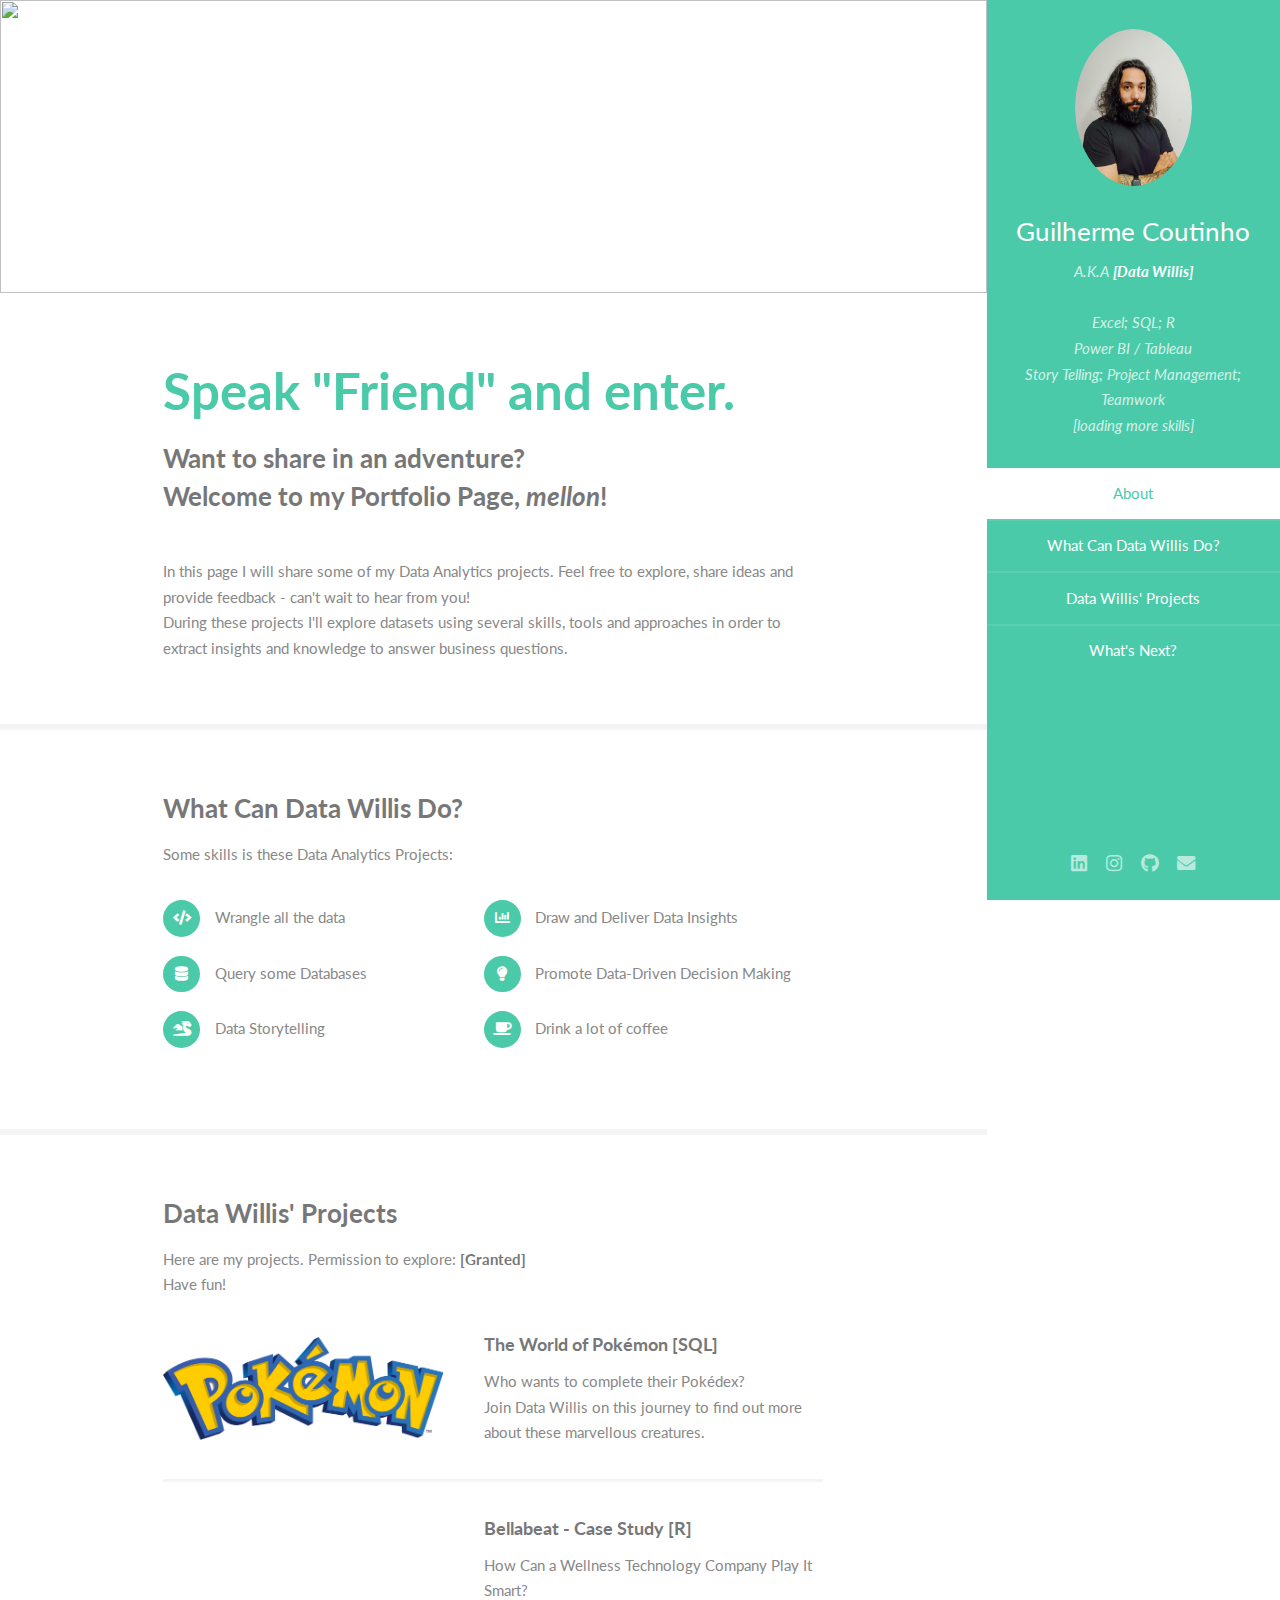
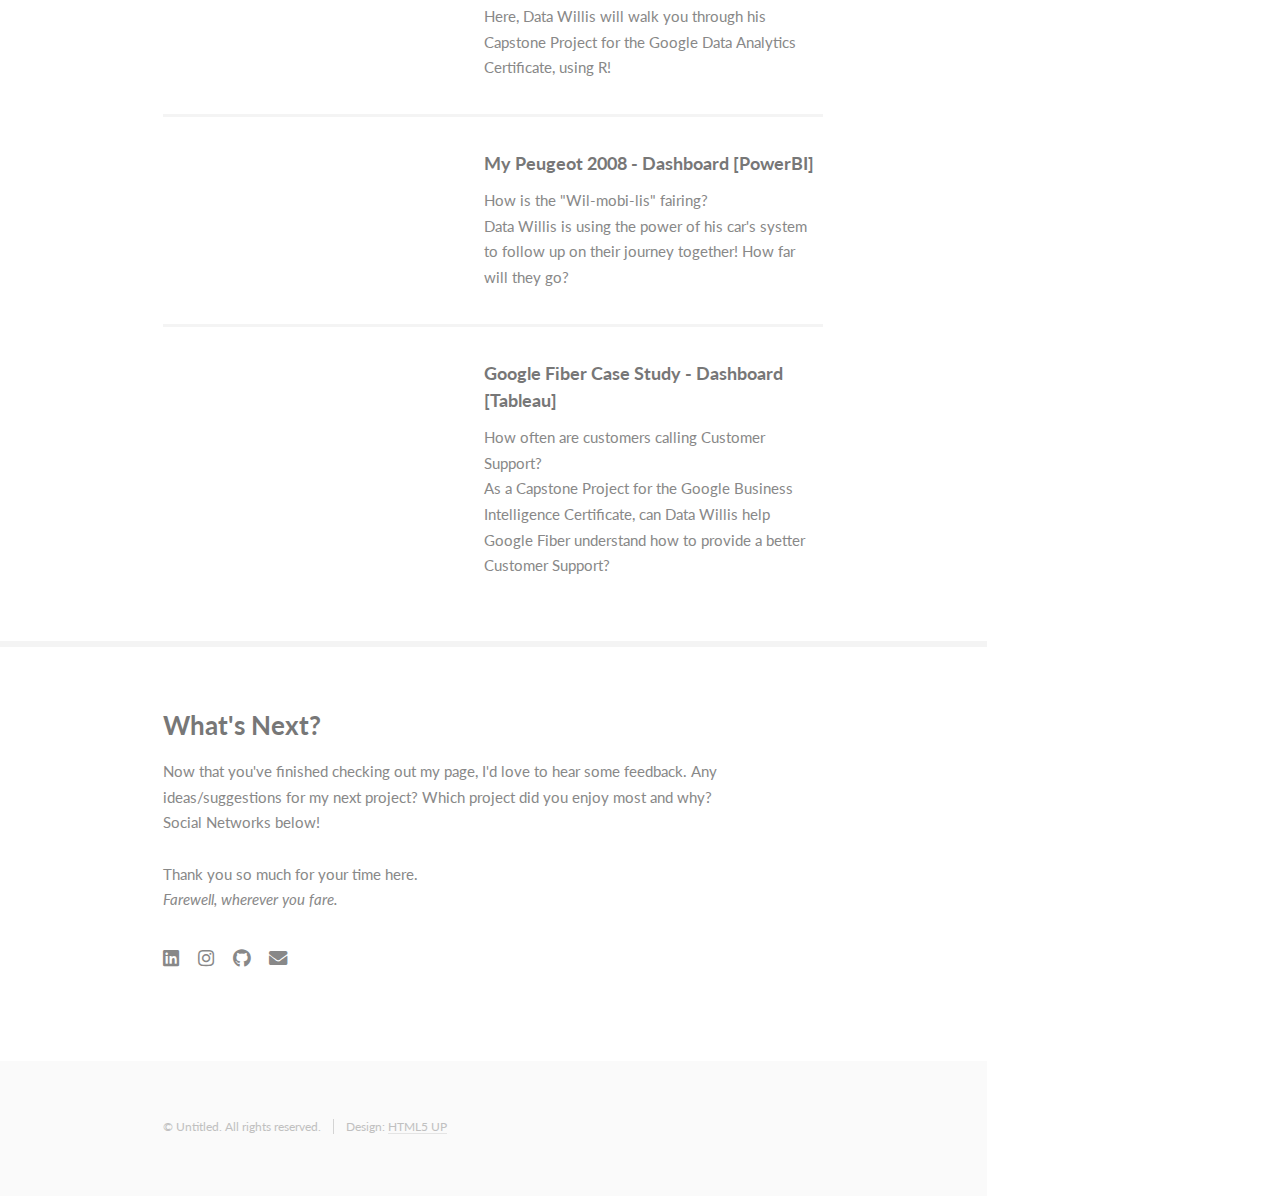
==== commit f4e605b7: "Update index.html" ====
--- a/index.html
+++ b/index.html
@@ -20,7 +20,7 @@
 					<h1 id="logo"><a href="#">Guilherme Coutinho</a></h1>
 					<p>A.K.A   <strong>[Data Willis]</strong><br><br />
 					 Excel; SQL;  R <br/>  
-						Power BI <br/>
+						Power BI / Tableau <br/>
                                          Story Telling; Project Management; Teamwork<br>
 						<small>[loading more skills]</small></p>
 				</header>
@@ -85,7 +85,7 @@
 						<!-- Three -->
 							<section id="three">
 								<div class="container">
-									<h3><a href="sqlprojects/index.html">Data Willis' Projects </h3> </a>
+									<h3><a href="sql-projects/">Data Willis' Projects </h3> </a>
 									<p>Here are my projects. Permission to explore: <b> [Granted] </b> <br>
 									Have fun!</p>
 									<div class="features">
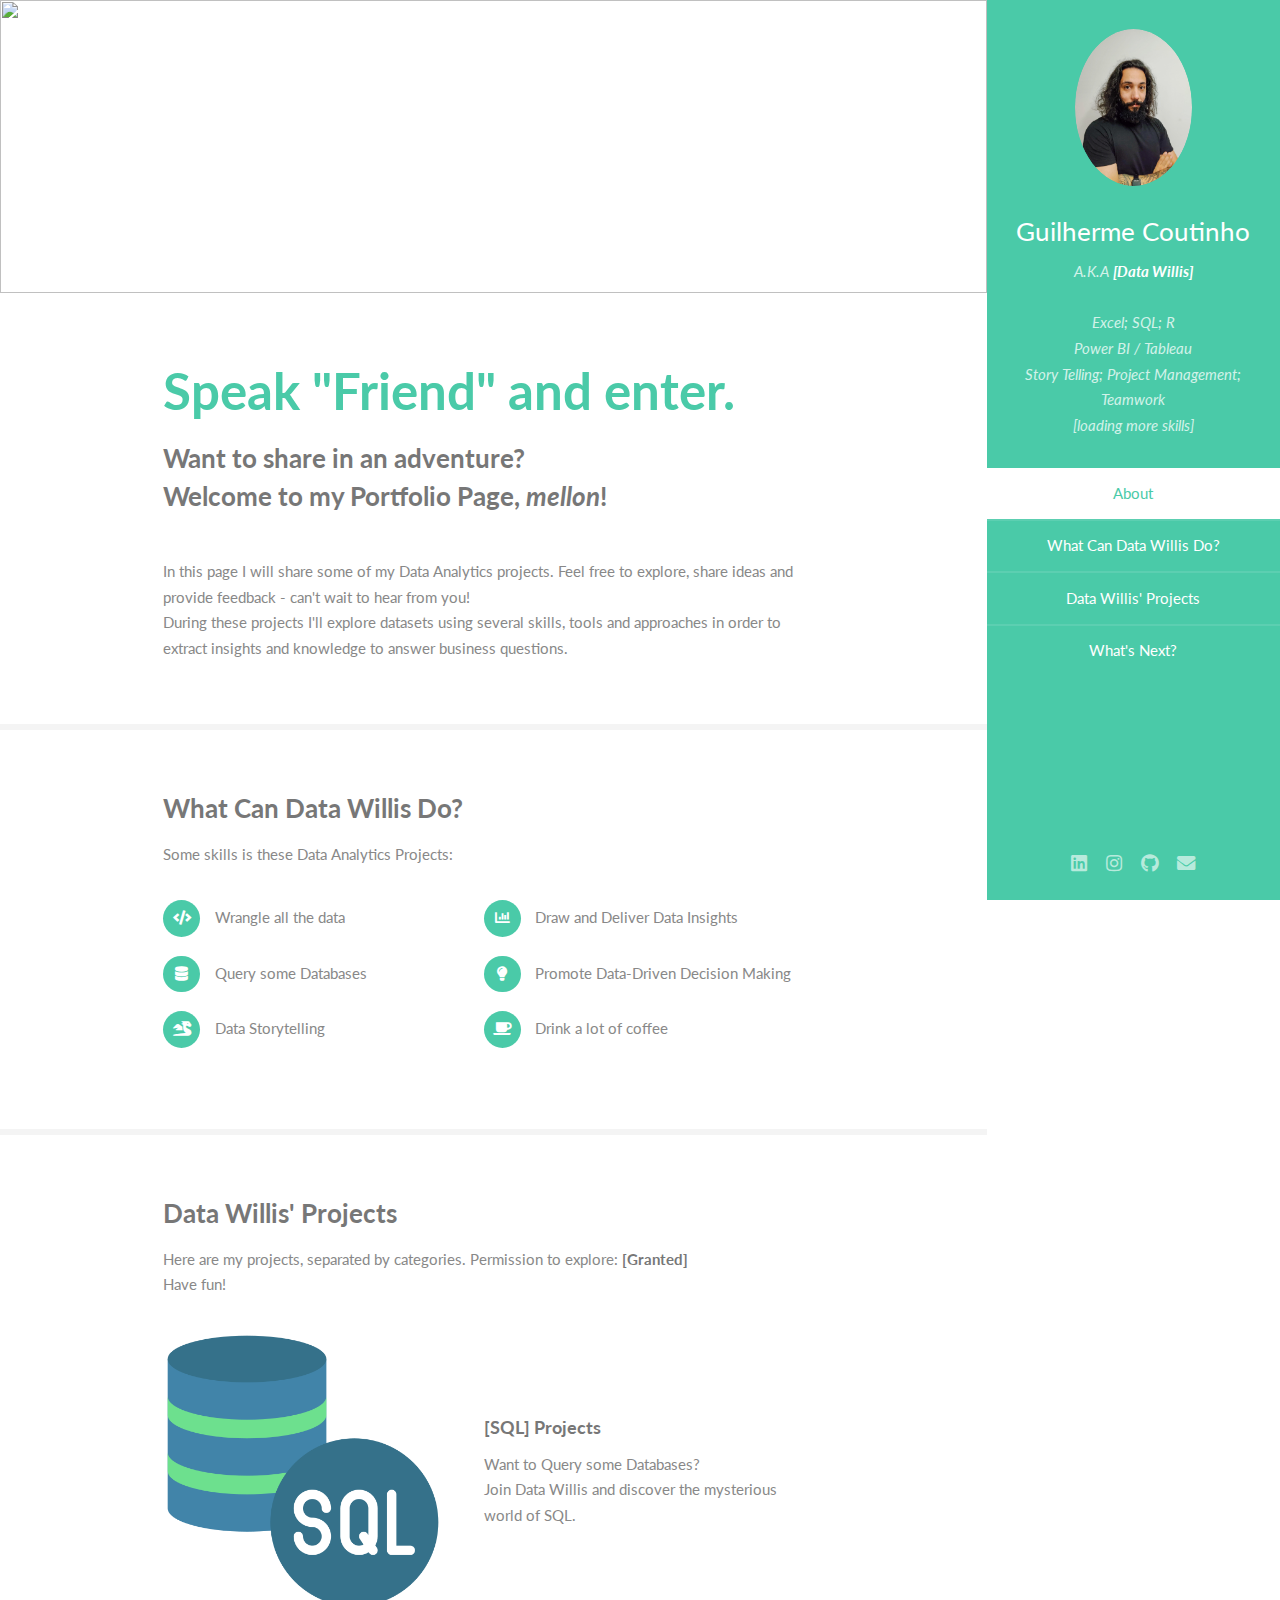
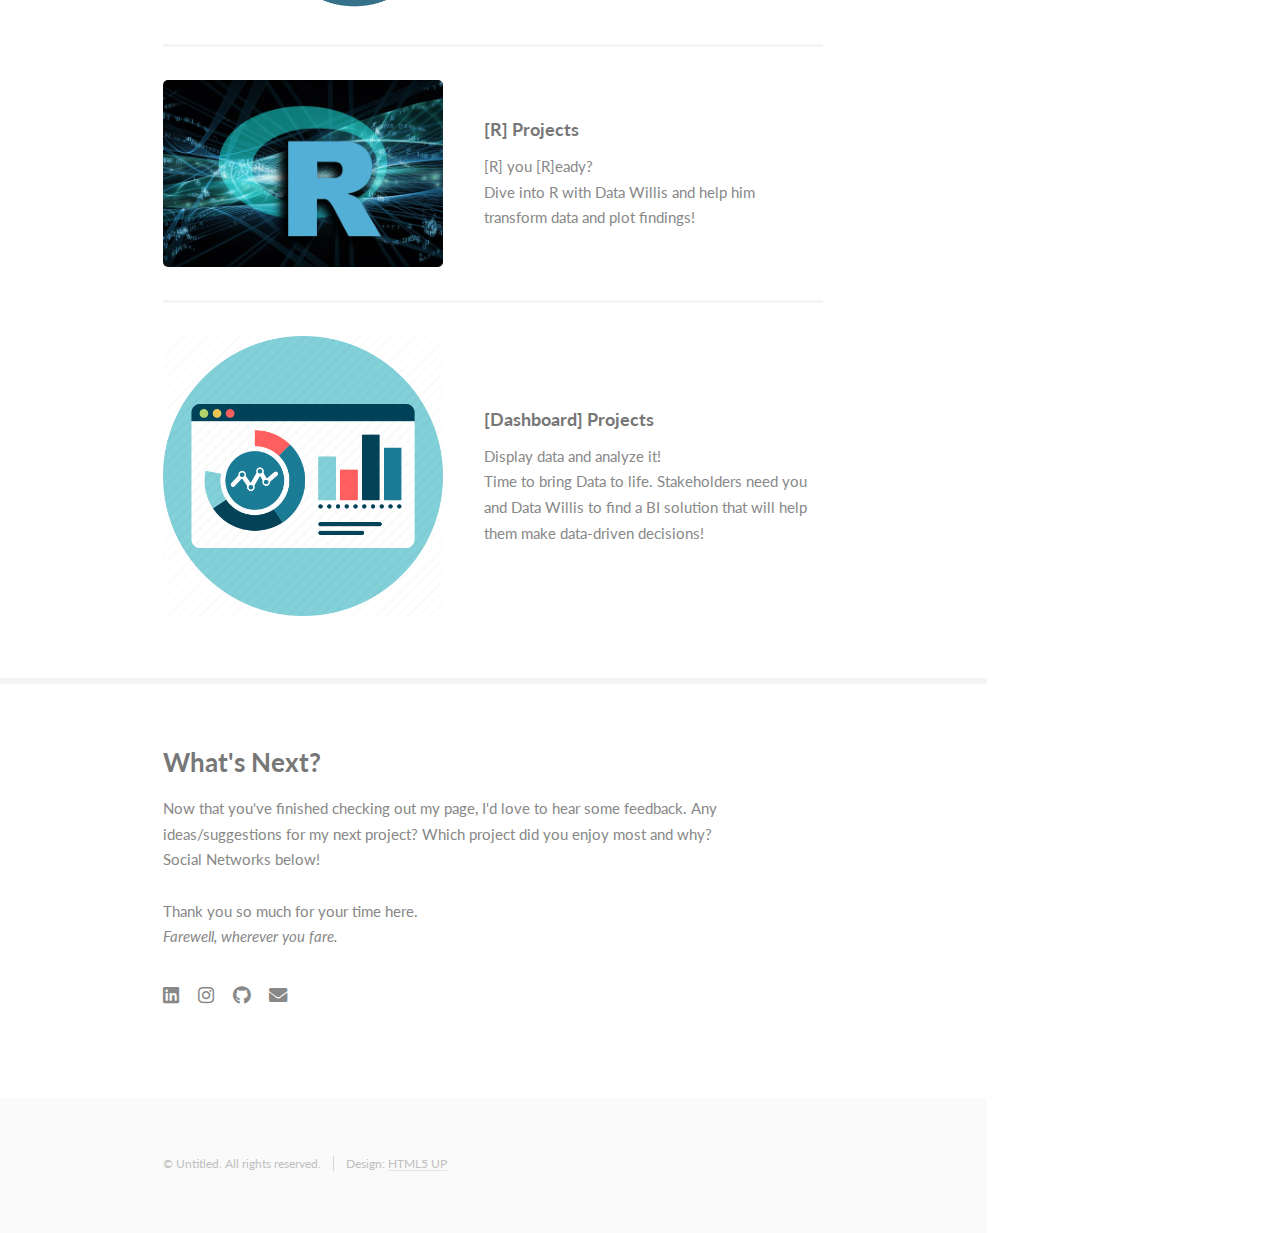
==== commit 3c589996: "Update index.html" ====
--- a/index.html
+++ b/index.html
@@ -35,10 +35,10 @@
 				</nav>
 				<footer>
 					<ul class="icons">
-						<li><a href="https://www.linkedin.com/in/gui-coutinho/" class="icon brands fa-linkedin"><span class="label">LinkedIn</span></a></li>
-						<li><a href="https://www.instagram.com/niri_is_back/" class="icon brands fa-instagram"><span class="label">Instagram</span></a></li>
-						<li><a href="https://github.com/gucou1" class="icon brands fa-github"><span class="label">Github</span></a></li>
-						<li><a href="#" class="icon solid fa-envelope"><span class="label">Email</span></a></li>
+						<li><a href="https://www.linkedin.com/in/gui-coutinho/" target="_blank" rel="noopener noreferrer" class="icon brands fa-linkedin"><span class="label">LinkedIn</span></a></li>
+						<li><a href="https://www.instagram.com/niri_is_back/" target="_blank" rel="noopener noreferrer" class="icon brands fa-instagram"><span class="label">Instagram</span></a></li>
+						<li><a href="https://github.com/gucou1" target="_blank" rel="noopener noreferrer" class="icon brands fa-github"><span class="label">Github</span></a></li>
+						<li><a href="#" class="icon solid fa-envelope" target="_blank" rel="noopener noreferrer"><span class="label">Email</span></a></li>
 					</ul>
 				</footer>
 			</section>
@@ -85,48 +85,38 @@
 						<!-- Three -->
 							<section id="three">
 								<div class="container">
-									<h3><a href="sql-projects/">Data Willis' Projects </h3> </a>
-									<p>Here are my projects. Permission to explore: <b> [Granted] </b> <br>
+									<h3><a href="dashboard-projects/">Data Willis' Projects </h3> </a>
+									<p>Here are my projects, separated by categories. Permission to explore: <b> [Granted] </b> <br>
 									Have fun!</p>
 									<div class="features">
 										
-										<!-- The World of Pokemon -->
+										<!-- SQL Projects -->
 										<article>
-											<a href="https://github.com/gucou1/The-World-of-Pokemon-SQL-/tree/main/The%20World%20of%20Pok%C3%A9mon" target="_blank" rel="noopener noreferrer" class="image"><img src="images/pokemon.png" alt="" /></a>
+											<a href="sql-projects/" class="image"><img src="images/sql.png" alt="" /></a>
 											<div class="inner">
-												<h4><a href="https://github.com/gucou1/my_portfolio/tree/main/The%20World%20of%20Pokémon" target="_blank" rel="noopener noreferrer">The World of Pokémon [SQL]</h4></a>
-												<p>Who wants to complete their Pokédex? <br>
-												Join Data Willis on this journey to find out more about these marvellous creatures.</p>
+												<h4><a href="sql-projects/">[SQL] Projects</h4></a>
+												<p>Want to Query some Databases? <br>
+												Join Data Willis and discover the mysterious world of SQL.</p>
 											</div>
 										</article>
 										
-										<!-- Bellabeat - Case Study -->
+										<!-- R Projects -->
 										<article>
-											<a href="https://gucou1.github.io/Bellabeat-Case-Study/" target="_blank" rel="noopener noreferrer" class="image"><img src="https://github.com/gucou1/Bellabeat-Case-Study/blob/main/bellabeat_logo_2.png?raw=true" alt="" /></a>
+											<a href="r-projects/" class="image"><img src="images/R.webp" alt="" /></a>
 											<div class="inner">
-												<h4><a href="https://gucou1.github.io/Bellabeat-Case-Study/" target="_blank" rel="noopener noreferrer">Bellabeat - Case Study [R]</h4></a>
-												<p>How Can a Wellness Technology Company Play It Smart? <br>
-												Here, Data Willis will walk you through his Capstone Project for the Google Data Analytics Certificate, using R!</p>
+												<h4><a href="r-projects/">[R] Projects</h4></a>
+												<p>[R] you [R]eady? <br>
+												Dive into R with Data Willis and help him transform data and plot findings!</p>
 											</div>
 										</article>
 										
-										<!-- MyPeugeot2008 -->
+										<!-- Dashboard Projects -->
 										<article>
-											<a href="https://github.com/gucou1/MyPeugeot2008.git" target="_blank" rel="noopener noreferrer" class="image"><img src="https://github.com/gucou1/MyPeugeot2008/blob/44750a7ce55bece6492fdfccf8fee82402681bd1/Peugeot_background.jpg?raw=true" alt="" /></a>
+											<a href="dashboard-projects/" class="image"><img src="images/dashboard.png" alt="" /></a>
 											<div class="inner">
-												<h4><a href="https://github.com/gucou1/MyPeugeot2008.git" target="_blank" rel="noopener noreferrer">My Peugeot 2008 - Dashboard [PowerBI] </h4></a>
-												<p>How is the "Wil-mobi-lis" fairing? <br>
-												Data Willis is using the power of his car's system to follow up on their journey together! How far will they go?</p>
-											</div>
-										</article>
-										
-										<!-- Google Fiber - Case Study -->
-										<article>
-											<a href="https://github.com/gucou1/Google-Fiber-Case-Study.git" target="_blank" rel="noopener noreferrer" class="image"><img src="https://raw.githubusercontent.com/gucou1/Google-Fiber-Case-Study/main/Files/google-fiber3713.jpg?raw=true" alt="" /></a>
-											<div class="inner">
-												<h4><a href="https://github.com/gucou1/Google-Fiber-Case-Study.git" target="_blank" rel="noopener noreferrer">Google Fiber Case Study - Dashboard [Tableau] </h4></a>
-												<p>How often are customers calling Customer Support? <br>
-												As a Capstone Project for the Google Business Intelligence Certificate, can Data Willis help Google Fiber understand how to provide a better Customer Support? </p>
+												<h4><a href="dashboard-projects/">[Dashboard] Projects </h4></a>
+												<p>Display data and analyze it! <br>
+												Time to bring Data to life. Stakeholders need you and Data Willis to find a BI solution that will help them make data-driven decisions! </p>
 											</div>
 										</article>
 									</div>
@@ -144,10 +134,10 @@
 									Thank you so much for your time here.<br>
 									<em><i>Farewell, wherever you fare.</i></em></p>
 									<ul class="icons">
-										<li><a href="https://www.linkedin.com/in/gui-coutinho/" class="icon brands fa-linkedin"><span class="label">LinkedIn</span></a></li>
-										<li><a href="https://www.instagram.com/niri_is_back/" class="icon brands fa-instagram"><span class="label">Instagram</span></a></li>
-										<li><a href="https://github.com/gucou1" class="icon brands fa-github"><span class="label">Github</span></a></li>
-										<li><a href="#" class= "icon solid fa-envelope"> <span class="label">Email</span></a></li>
+										<li><a href="https://www.linkedin.com/in/gui-coutinho/" target="_blank" rel="noopener noreferrer" class="icon brands fa-linkedin"><span class="label">LinkedIn</span></a></li>
+										<li><a href="https://www.instagram.com/niri_is_back/" target="_blank" rel="noopener noreferrer" class="icon brands fa-instagram"><span class="label">Instagram</span></a></li>
+										<li><a href="https://github.com/gucou1" target="_blank" rel="noopener noreferrer" class="icon brands fa-github"><span class="label">Github</span></a></li>
+										<li><a href="#" class= "icon solid fa-envelope" target="_blank" rel="noopener noreferrer"> <span class="label">Email</span></a></li>
 									</ul>
 								</div>
 							</section> <br>
